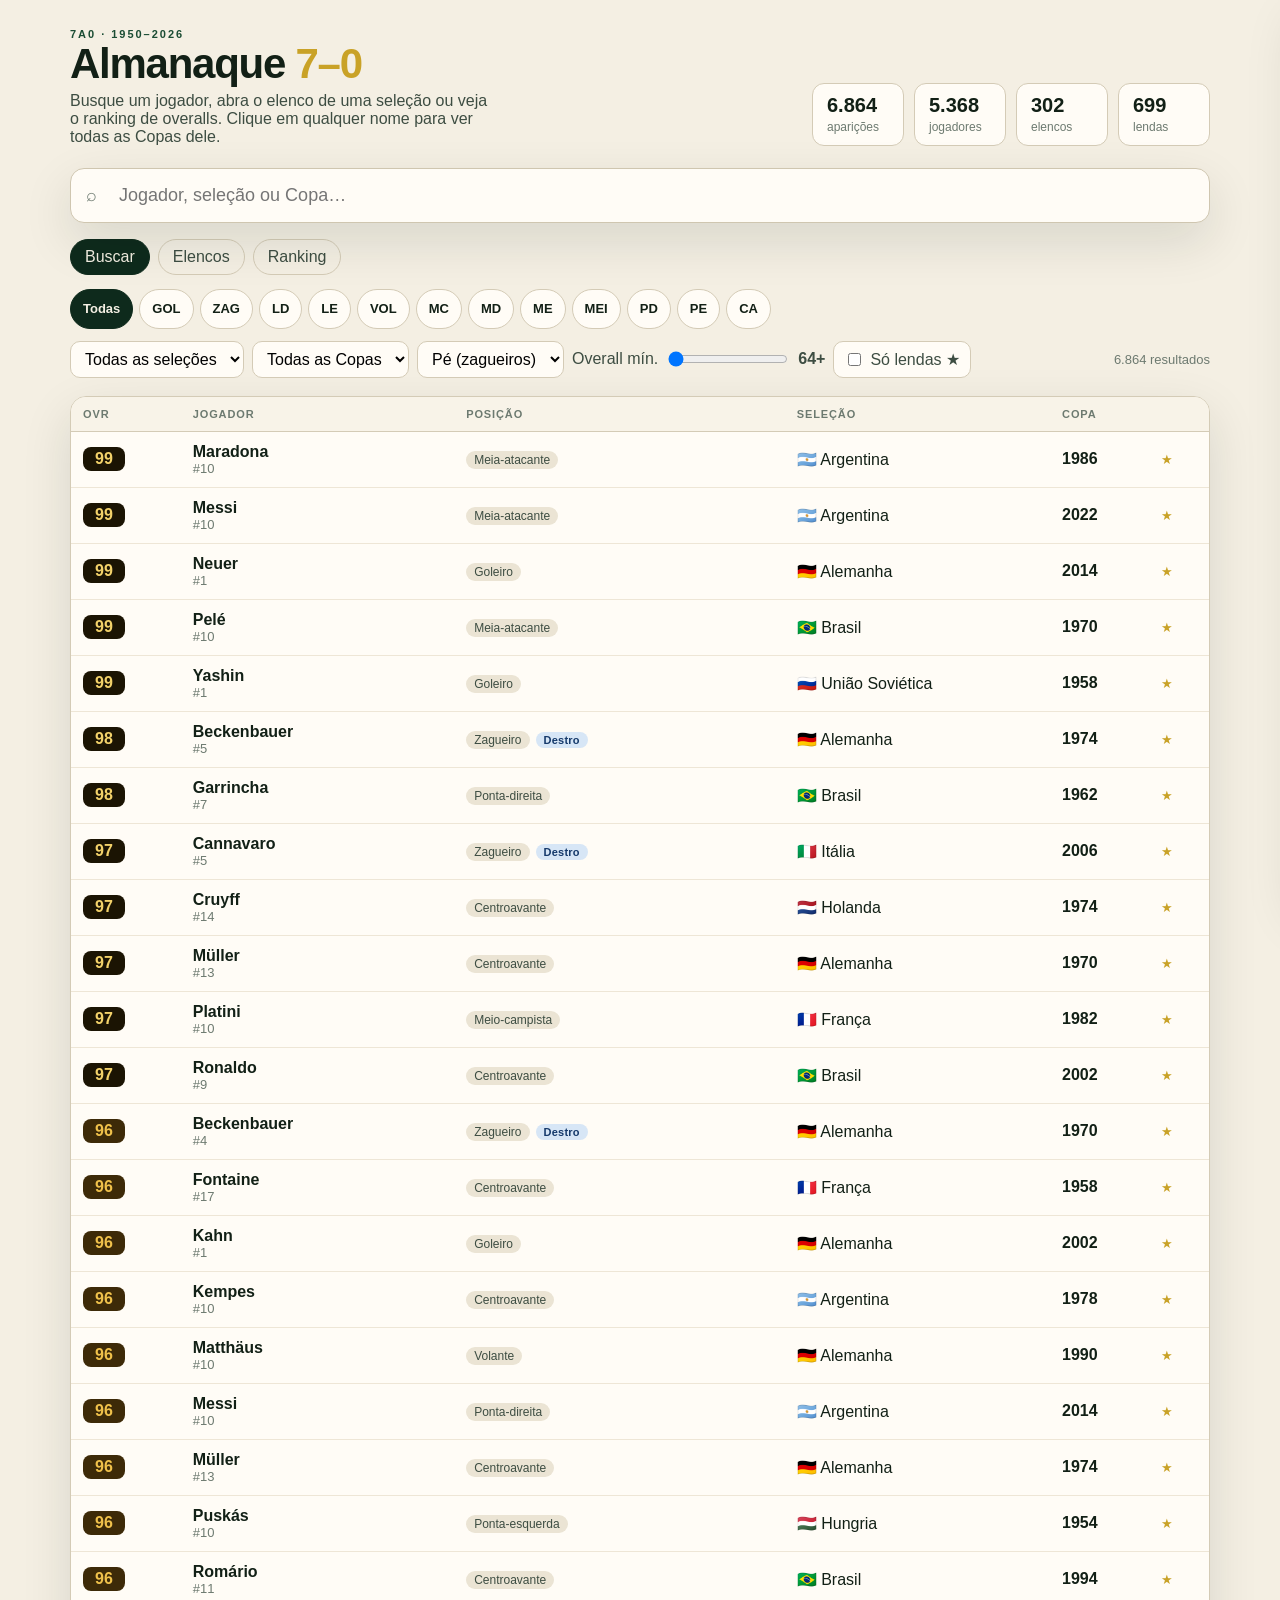
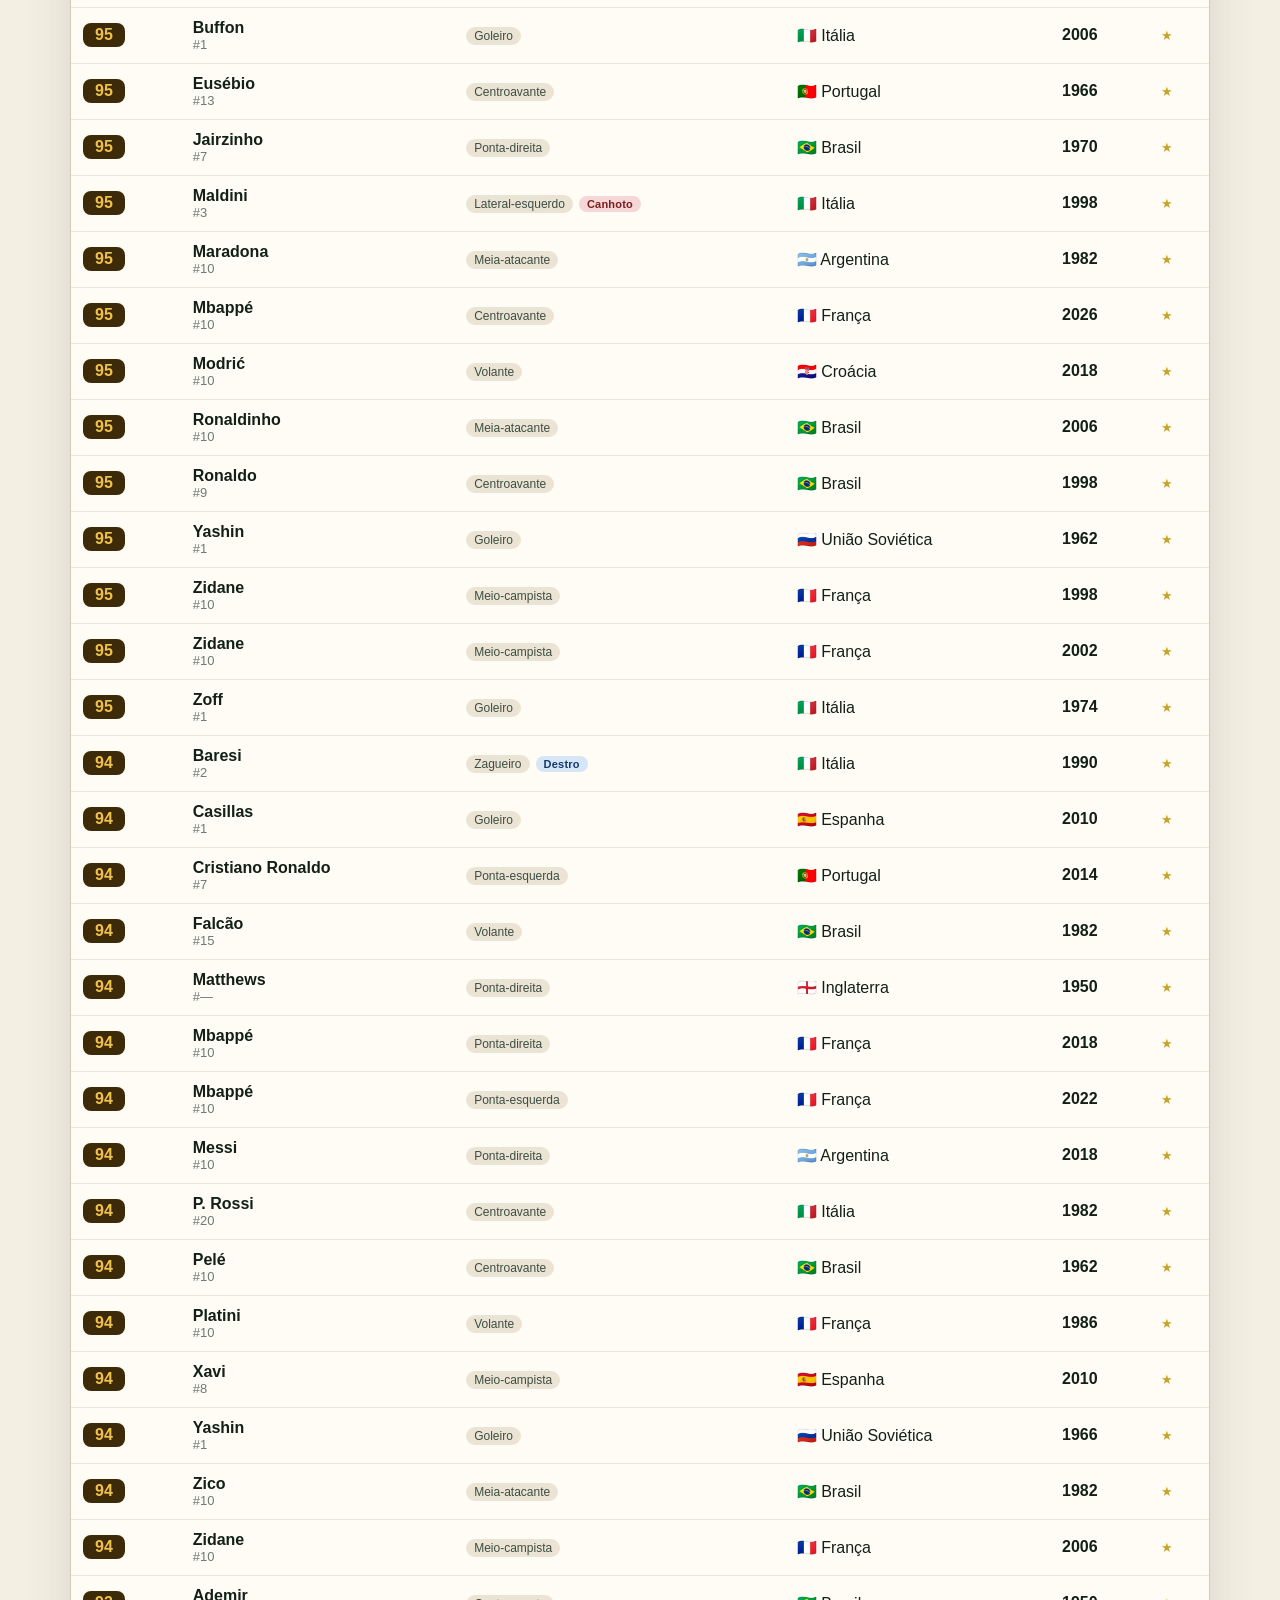
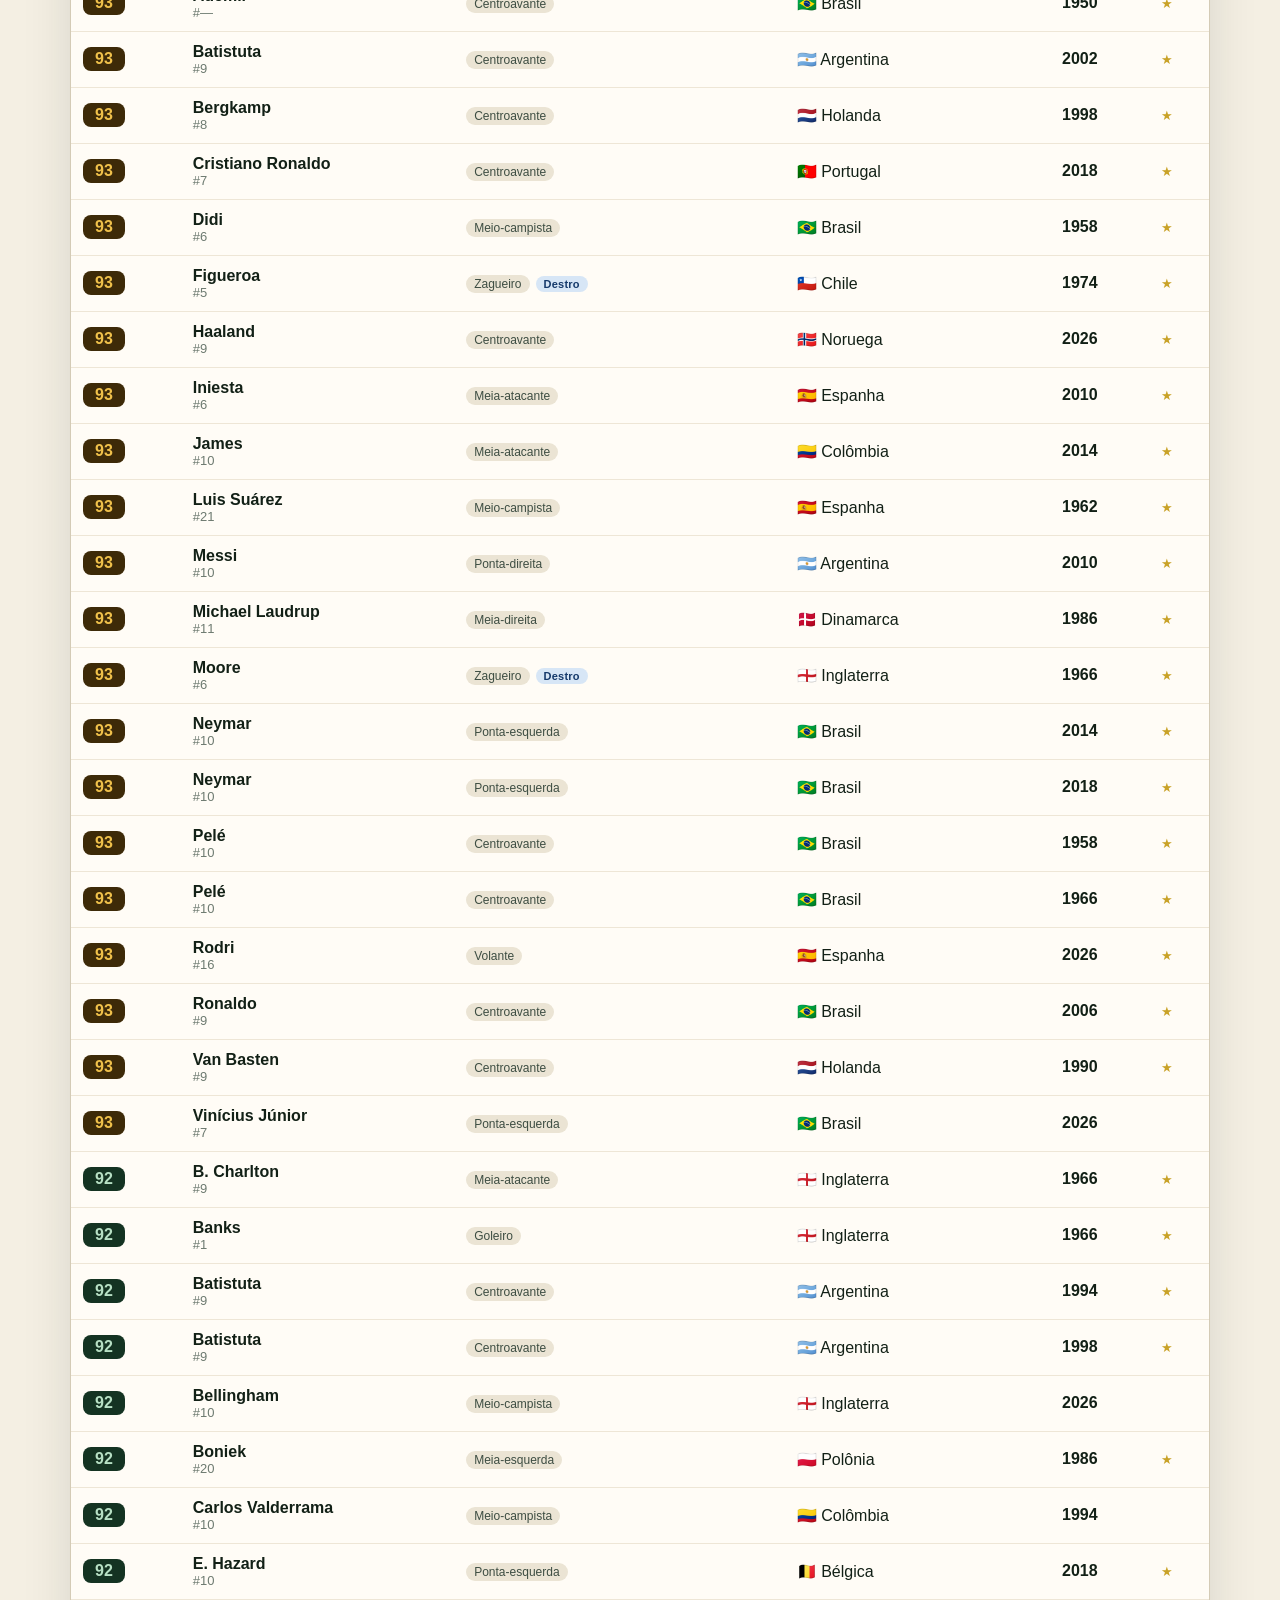
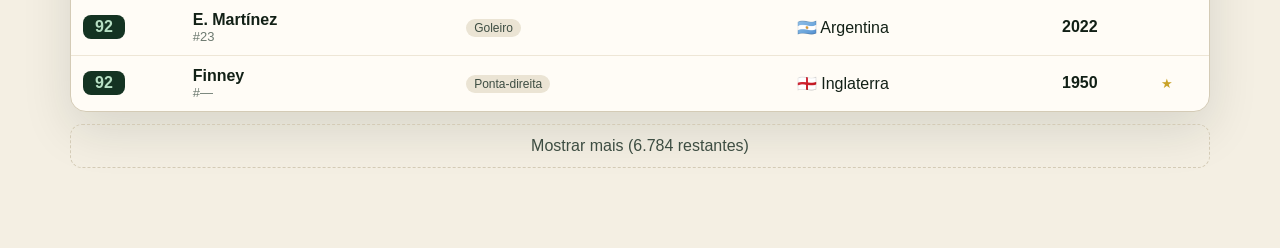
==== consultar.html @ 5d85a283 "Posicoes como botoes visiveis" ====
<!DOCTYPE html>
<html lang="pt-BR">
<head>
  <meta charset="utf-8" />
  <meta name="viewport" content="width=device-width, initial-scale=1, viewport-fit=cover" />
  <meta name="theme-color" content="#0e2a1c" />
  <meta name="apple-mobile-web-app-capable" content="yes" />
  <meta name="apple-mobile-web-app-status-bar-style" content="black-translucent" />
  <meta name="mobile-web-app-capable" content="yes" />
  <meta name="apple-mobile-web-app-title" content="Almanaque 7a0" />
  <title>Almanaque 7a0 — consultar overalls</title>
  <link rel="manifest" href="explorer/manifest.webmanifest" />
  <link rel="stylesheet" href="explorer/styles.css" />
</head>
<body>
  <div class="app">
    <header class="top">
      <div class="brand">
        <div class="eyebrow">7a0 · 1950–2026</div>
        <h1>Almanaque <span>7–0</span></h1>
        <p>Busque um jogador, abra o elenco de uma seleção ou veja o ranking de overalls. Clique em qualquer nome para ver todas as Copas dele.</p>
      </div>
      <div class="stats">
        <div class="stat"><b id="stat-players">—</b><span>aparições</span></div>
        <div class="stat"><b id="stat-unique">—</b><span>jogadores</span></div>
        <div class="stat"><b id="stat-squads">—</b><span>elencos</span></div>
        <div class="stat"><b id="stat-legends">—</b><span>lendas</span></div>
      </div>
    </header>

    <div class="chrome">
      <div class="search-wrap">
        <span class="lens" aria-hidden="true">⌕</span>
        <input id="q" type="search" enterkeyhint="search" placeholder="Jogador, seleção ou Copa…" />
      </div>

      <nav class="tabs" role="tablist">
        <button class="tab active" data-view="buscar">Buscar</button>
        <button class="tab" data-view="elencos">Elencos</button>
        <button class="tab" data-view="ranking">Ranking</button>
      </nav>

      <div class="pos-chips" id="pos-chips" hidden></div>

      <details class="filters-box" id="filters-box">
        <summary>Filtros</summary>
        <div class="filters" id="filters">
          <select id="f-team"><option value="">Todas as seleções</option></select>
          <select id="f-cup"><option value="">Todas as Copas</option></select>
          <select id="f-foot">
            <option value="">Pé (zagueiros)</option>
            <option value="destro">Destro</option>
            <option value="canhoto">Canhoto</option>
            <option value="ambos">Ambos</option>
          </select>
          <label class="ovr-range">Overall mín. <input id="f-ovr" type="range" min="64" max="99" value="64" /> <b id="f-ovr-label">64+</b></label>
          <label class="chk"><input id="f-legends" type="checkbox" /> Só lendas ★</label>
          <span class="count" id="count"></span>
        </div>
      </details>
    </div>

    <main id="main"></main>
  </div>

  <div class="drawer-bg" id="drawer-bg"></div>
  <aside class="drawer" id="drawer"></aside>

  <script src="explorer/data.js"></script>
  <script src="explorer/app.js"></script>
  <script>
    if ("serviceWorker" in navigator) {
      navigator.serviceWorker.register("./sw.js");
    }
  </script>
</body>
</html>
---- explorer/styles.css ----
:root {
  --paper: #f4efe3;
  --paper-2: #ebe4d4;
  --ink: #122016;
  --ink-soft: #3d4d42;
  --muted: #6d7a70;
  --line: #d4cbb6;
  --green: #1b4d34;
  --green-2: #0e2a1c;
  --gold: #c9a227;
  --gold-soft: #f3e4b0;
  --white: #fffcf6;
  --shadow: 0 18px 50px rgba(18, 32, 22, 0.12);
  --radius: 16px;
}

* { box-sizing: border-box; }
html, body { margin: 0; padding: 0; }
body {
  font-family: "Segoe UI", "Trebuchet MS", Georgia, sans-serif;
  background:
    radial-gradient(1200px 500px at 10% -10%, #e7d7a8 0%, transparent 50%),
    var(--paper);
  color: var(--ink);
  min-height: 100vh;
}

button, input, select { font: inherit; }
button { cursor: pointer; touch-action: manipulation; }
select, input[type="search"], input[type="text"] { font-size: 16px; }

.app { max-width: 1180px; margin: 0 auto; padding: 28px 20px 80px; }

.top {
  display: flex;
  justify-content: space-between;
  gap: 24px;
  align-items: flex-end;
  margin-bottom: 22px;
}
.brand .eyebrow {
  letter-spacing: 0.18em;
  text-transform: uppercase;
  font-size: 11px;
  color: var(--green);
  font-weight: 700;
}
.brand h1 {
  margin: 4px 0 0;
  font-size: 42px;
  line-height: 0.95;
  letter-spacing: -0.03em;
}
.brand h1 span { color: var(--gold); }
.brand p { margin: 8px 0 0; color: var(--ink-soft); max-width: 420px; }
.stats {
  display: flex;
  gap: 10px;
  flex-wrap: wrap;
  justify-content: flex-end;
}
.stat {
  background: var(--white);
  border: 1px solid var(--line);
  border-radius: 12px;
  padding: 10px 14px;
  min-width: 92px;
}
.stat b { display: block; font-size: 20px; }
.stat span { color: var(--muted); font-size: 12px; }

.search-wrap { position: relative; margin: 8px 0 16px; }
.search-wrap input {
  width: 100%;
  border: 1px solid #cfc6b0;
  background: var(--white);
  border-radius: 14px;
  padding: 16px 18px 16px 48px;
  font-size: 18px;
  outline: none;
  box-shadow: var(--shadow);
}
.search-wrap input:focus { border-color: var(--green); }
.search-wrap .lens {
  position: absolute;
  left: 16px;
  top: 50%;
  transform: translateY(-50%);
  color: var(--muted);
  font-size: 18px;
}

.tabs {
  display: flex;
  gap: 8px;
  margin-bottom: 14px;
}
.tab {
  border: 1px solid var(--line);
  background: transparent;
  border-radius: 999px;
  padding: 8px 14px;
  color: var(--ink-soft);
}
.tab.active {
  background: var(--green-2);
  color: #f4efe3;
  border-color: var(--green-2);
}

.pos-chips {
  display: flex;
  flex-wrap: wrap;
  gap: 6px;
  margin: 0 0 12px;
}
.pos-chips[hidden] { display: none !important; }
.pos-chip {
  border: 1px solid var(--line);
  background: var(--white);
  border-radius: 999px;
  padding: 8px 12px;
  color: var(--ink);
  font-weight: 700;
  font-size: 13px;
  min-height: 40px;
  touch-action: manipulation;
}
.pos-chip.active {
  background: var(--green-2);
  color: #f4efe3;
  border-color: var(--green-2);
}

.filters {
  display: flex;
  flex-wrap: wrap;
  gap: 8px;
  align-items: center;
  margin-bottom: 18px;
}
.filters select, .filters label.chk {
  background: var(--white);
  border: 1px solid var(--line);
  border-radius: 10px;
  padding: 8px 10px;
}
.filters label.chk {
  display: flex;
  gap: 6px;
  align-items: center;
  color: var(--ink-soft);
}
.ovr-range { display: flex; align-items: center; gap: 8px; color: var(--ink-soft); }
.ovr-range input[type="range"] { width: 120px; }
.count { margin-left: auto; color: var(--muted); font-size: 13px; }

.table-wrap {
  background: var(--white);
  border: 1px solid var(--line);
  border-radius: var(--radius);
  overflow: hidden;
  box-shadow: var(--shadow);
}
table { width: 100%; border-collapse: collapse; }
th, td { padding: 11px 12px; text-align: left; }
th {
  font-size: 11px;
  letter-spacing: 0.08em;
  text-transform: uppercase;
  color: var(--muted);
  background: #f8f3e8;
  border-bottom: 1px solid var(--line);
  position: sticky;
  top: 0;
}
tr { cursor: pointer; }
tbody tr + tr td { border-top: 1px solid #eee6d6; }
tbody tr:hover { background: #fff8e6; }
.num { font-variant-numeric: tabular-nums; font-weight: 700; }
.ovr {
  display: inline-flex;
  min-width: 42px;
  justify-content: center;
  border-radius: 8px;
  padding: 3px 8px;
  font-weight: 800;
}
.ovr-99, .ovr-98, .ovr-97 { background: #1b1403; color: #f3d26a; }
.ovr-96, .ovr-95, .ovr-94, .ovr-93 { background: #3d2a08; color: #f0c14b; }
.ovr-92, .ovr-91, .ovr-90, .ovr-89, .ovr-88 { background: #143322; color: #b7e0c4; }
.ovr-87, .ovr-86, .ovr-85, .ovr-84, .ovr-83, .ovr-82, .ovr-81, .ovr-80 { background: #e8f0ea; color: #1b4d34; }
.ovr-low { background: #f0ece3; color: #5c665f; }
.star { color: var(--gold); font-size: 13px; }
.name { font-weight: 700; }
.meta { color: var(--muted); font-size: 13px; }
.pos-pill {
  display: inline-block;
  background: var(--paper-2);
  border-radius: 999px;
  padding: 2px 8px;
  font-size: 12px;
  color: var(--ink-soft);
}
.foot-pill {
  display: inline-block;
  border-radius: 999px;
  padding: 2px 8px;
  font-size: 11px;
  font-weight: 700;
  letter-spacing: 0.02em;
  margin-left: 6px;
  white-space: nowrap;
}
.foot-destro { background: #d7e6f6; color: #163a6b; }
.foot-canhoto { background: #f6d7d7; color: #7a1d1d; }
.foot-ambos { background: #e7e3f4; color: #3d2f6b; }

.grid {
  display: grid;
  grid-template-columns: repeat(auto-fill, minmax(210px, 1fr));
  gap: 10px;
}
.card {
  background: var(--white);
  border: 1px solid var(--line);
  border-radius: 14px;
  padding: 14px;
  cursor: pointer;
  text-align: left;
}
.card:hover { border-color: #b9ae93; transform: translateY(-1px); }
.card .flag { font-size: 22px; }
.card h3 { margin: 6px 0 2px; font-size: 18px; }
.card .sub { color: var(--muted); font-size: 13px; }
.cup-row {
  display: flex;
  justify-content: space-between;
  align-items: center;
  gap: 10px;
}
.back {
  border: 0;
  background: none;
  color: var(--green);
  padding: 0 0 12px;
  font-weight: 700;
}

.squad-head {
  display: flex;
  justify-content: space-between;
  align-items: flex-end;
  margin-bottom: 16px;
}
.squad-head h2 { margin: 0; font-size: 32px; }
.line { margin-bottom: 22px; }
.line h3 {
  margin: 0 0 8px;
  font-size: 12px;
  letter-spacing: 0.12em;
  text-transform: uppercase;
  color: var(--muted);
}
.player-row {
  display: grid;
  grid-template-columns: 52px 48px 1fr auto;
  gap: 10px;
  align-items: center;
  background: var(--white);
  border: 1px solid var(--line);
  border-radius: 12px;
  padding: 8px 12px;
  margin-bottom: 6px;
  cursor: pointer;
}
.player-row:hover { background: #fff8e6; }

.more {
  display: block;
  width: 100%;
  margin-top: 12px;
  border: 1px dashed var(--line);
  background: transparent;
  border-radius: 12px;
  padding: 12px;
  color: var(--ink-soft);
}

.drawer-bg {
  position: fixed;
  inset: 0;
  background: rgba(18, 32, 22, 0.35);
  display: none;
}
.drawer-bg.open { display: block; }
.drawer {
  position: fixed;
  top: 0;
  right: 0;
  height: 100%;
  width: min(420px, 100%);
  background: var(--paper);
  border-left: 1px solid var(--line);
  box-shadow: var(--shadow);
  padding: 24px;
  overflow: auto;
  overscroll-behavior: contain;
  -webkit-overflow-scrolling: touch;
  transform: translateX(104%);
  transition: transform .2s ease;
}
.drawer.open { transform: none; }
.drawer h2 { margin: 8px 0 4px; font-size: 32px; }
.career { margin-top: 16px; }
.career-item {
  display: grid;
  grid-template-columns: 64px 1fr auto;
  gap: 10px;
  align-items: center;
  padding: 10px 0;
  border-top: 1px solid var(--line);
}
.close {
  border: 0;
  background: var(--paper-2);
  border-radius: 999px;
  padding: 6px 12px;
  float: right;
}

.empty {
  padding: 40px 16px;
  text-align: center;
  color: var(--muted);
}

.filters-box {
  margin-bottom: 18px;
}
.filters-box > summary {
  display: none;
  list-style: none;
}
.filters-box > summary::-webkit-details-marker { display: none; }

@media (max-width: 720px) {
  .app {
    padding: 14px 14px calc(28px + env(safe-area-inset-bottom, 0px));
  }
  .top {
    flex-direction: column;
    align-items: flex-start;
    gap: 12px;
    margin-bottom: 14px;
  }
  .brand h1 { font-size: 30px; }
  .brand p { display: none; }
  .stats {
    width: 100%;
    display: grid;
    grid-template-columns: repeat(4, 1fr);
    gap: 6px;
    justify-content: stretch;
  }
  .stat {
    min-width: 0;
    padding: 8px 6px;
    text-align: center;
  }
  .stat b { font-size: 15px; }
  .stat span { font-size: 10px; }

  .chrome {
    position: sticky;
    top: 0;
    z-index: 20;
    background: var(--paper);
    margin: 0 -14px;
    padding: 8px 14px 10px;
    border-bottom: 1px solid var(--line);
  }
  .search-wrap { margin: 0 0 10px; }
  .search-wrap input {
    padding: 14px 14px 14px 44px;
    font-size: 16px;
    box-shadow: none;
  }
  .tabs {
    width: 100%;
    gap: 6px;
    margin-bottom: 8px;
  }
  .tab {
    flex: 1;
    min-height: 44px;
    padding: 10px 8px;
  }
  .pos-chips {
    flex-wrap: nowrap;
    overflow-x: auto;
    -webkit-overflow-scrolling: touch;
    margin: 0 -14px 10px;
    padding: 2px 14px 8px;
  }
  .pos-chip {
    flex: 0 0 auto;
    min-height: 44px;
    padding: 10px 14px;
    font-size: 14px;
  }

  .filters-box {
    margin-bottom: 0;
  }
  .filters-box > summary {
    display: flex;
    align-items: center;
    justify-content: space-between;
    min-height: 40px;
    padding: 6px 2px;
    color: var(--green);
    font-weight: 700;
    cursor: pointer;
  }
  .filters-box > summary::after {
    content: "▾";
    font-weight: 400;
  }
  .filters-box[open] > summary::after { content: "▴"; }
  .filters {
    padding-bottom: 8px;
  }
  .filters select,
  .filters label.chk,
  .filters label.ovr-range {
    flex: 1 1 calc(50% - 8px);
    min-height: 44px;
    min-width: 0;
    font-size: 16px;
  }
  .ovr-range { width: 100%; flex-basis: 100%; }
  .ovr-range input[type="range"] { flex: 1; width: auto; }
  .count { margin-left: 0; width: 100%; }
  .hide-sm { display: none; }

  .table-wrap {
    background: transparent;
    border: 0;
    box-shadow: none;
    overflow: visible;
  }
  .tbl thead { display: none; }
  .tbl, .tbl tbody { display: block; width: 100%; }
  .tbl tbody tr {
    display: grid;
    gap: 2px 10px;
    align-items: center;
    background: var(--white);
    border: 1px solid var(--line);
    border-radius: 14px;
    padding: 10px 12px;
    margin-bottom: 8px;
    min-height: 56px;
  }
  .tbl td {
    padding: 0;
    border: 0 !important;
  }
  .tbl-search tbody tr { grid-template-columns: 52px 1fr auto; }
  .tbl-search td:nth-child(1) { grid-column: 1; grid-row: 1 / span 3; }
  .tbl-search td:nth-child(2) { grid-column: 2; grid-row: 1; }
  .tbl-search td:nth-child(3) { grid-column: 2; grid-row: 2; }
  .tbl-search td:nth-child(4) { grid-column: 2; grid-row: 3; font-size: 13px; color: var(--muted); }
  .tbl-search td:nth-child(5) { display: none; }
  .tbl-search td:nth-child(6) { grid-column: 3; grid-row: 1; }

  .tbl-rank tbody tr { grid-template-columns: 28px 52px 1fr auto; }
  .tbl-rank td:nth-child(1) { grid-column: 1; grid-row: 1 / span 2; }
  .tbl-rank td:nth-child(2) { grid-column: 2; grid-row: 1 / span 2; }
  .tbl-rank td:nth-child(3) { grid-column: 3; grid-row: 1; }
  .tbl-rank td:nth-child(4) { grid-column: 3; grid-row: 2; }
  .tbl-rank td:nth-child(5) { grid-column: 4; grid-row: 1; }

  .grid { grid-template-columns: 1fr 1fr; gap: 8px; }
  .card { min-height: 88px; padding: 12px; }
  .card h3 { font-size: 16px; }
  .squad-head { align-items: flex-start; }
  .squad-head h2 { font-size: 24px; }
  .back { min-height: 44px; padding: 8px 0 12px; }

  .player-row {
    grid-template-columns: 48px 1fr auto;
    padding: 10px;
    min-height: 56px;
  }
  .player-row > .meta:nth-child(2) { display: none; }
  .player-row > span:last-child {
    display: flex;
    flex-direction: column;
    align-items: flex-end;
    gap: 4px;
  }
  .foot-pill { margin-left: 0; }

  .drawer-bg.open { display: block; }
  .drawer {
    top: auto;
    bottom: 0;
    left: 0;
    right: 0;
    width: 100%;
    height: 88vh;
    height: min(88dvh, 100%);
    border-left: 0;
    border-top: 1px solid var(--line);
    border-radius: 20px 20px 0 0;
    transform: translateY(110%);
    padding: 16px 16px calc(20px + env(safe-area-inset-bottom, 0px));
  }
  .drawer.open { transform: none; }
  .drawer h2 { font-size: 26px; }
  .close {
    float: none;
    min-height: 40px;
    padding: 8px 16px;
  }
  .career-item { grid-template-columns: 52px 1fr auto; }

  .more { min-height: 48px; }
}
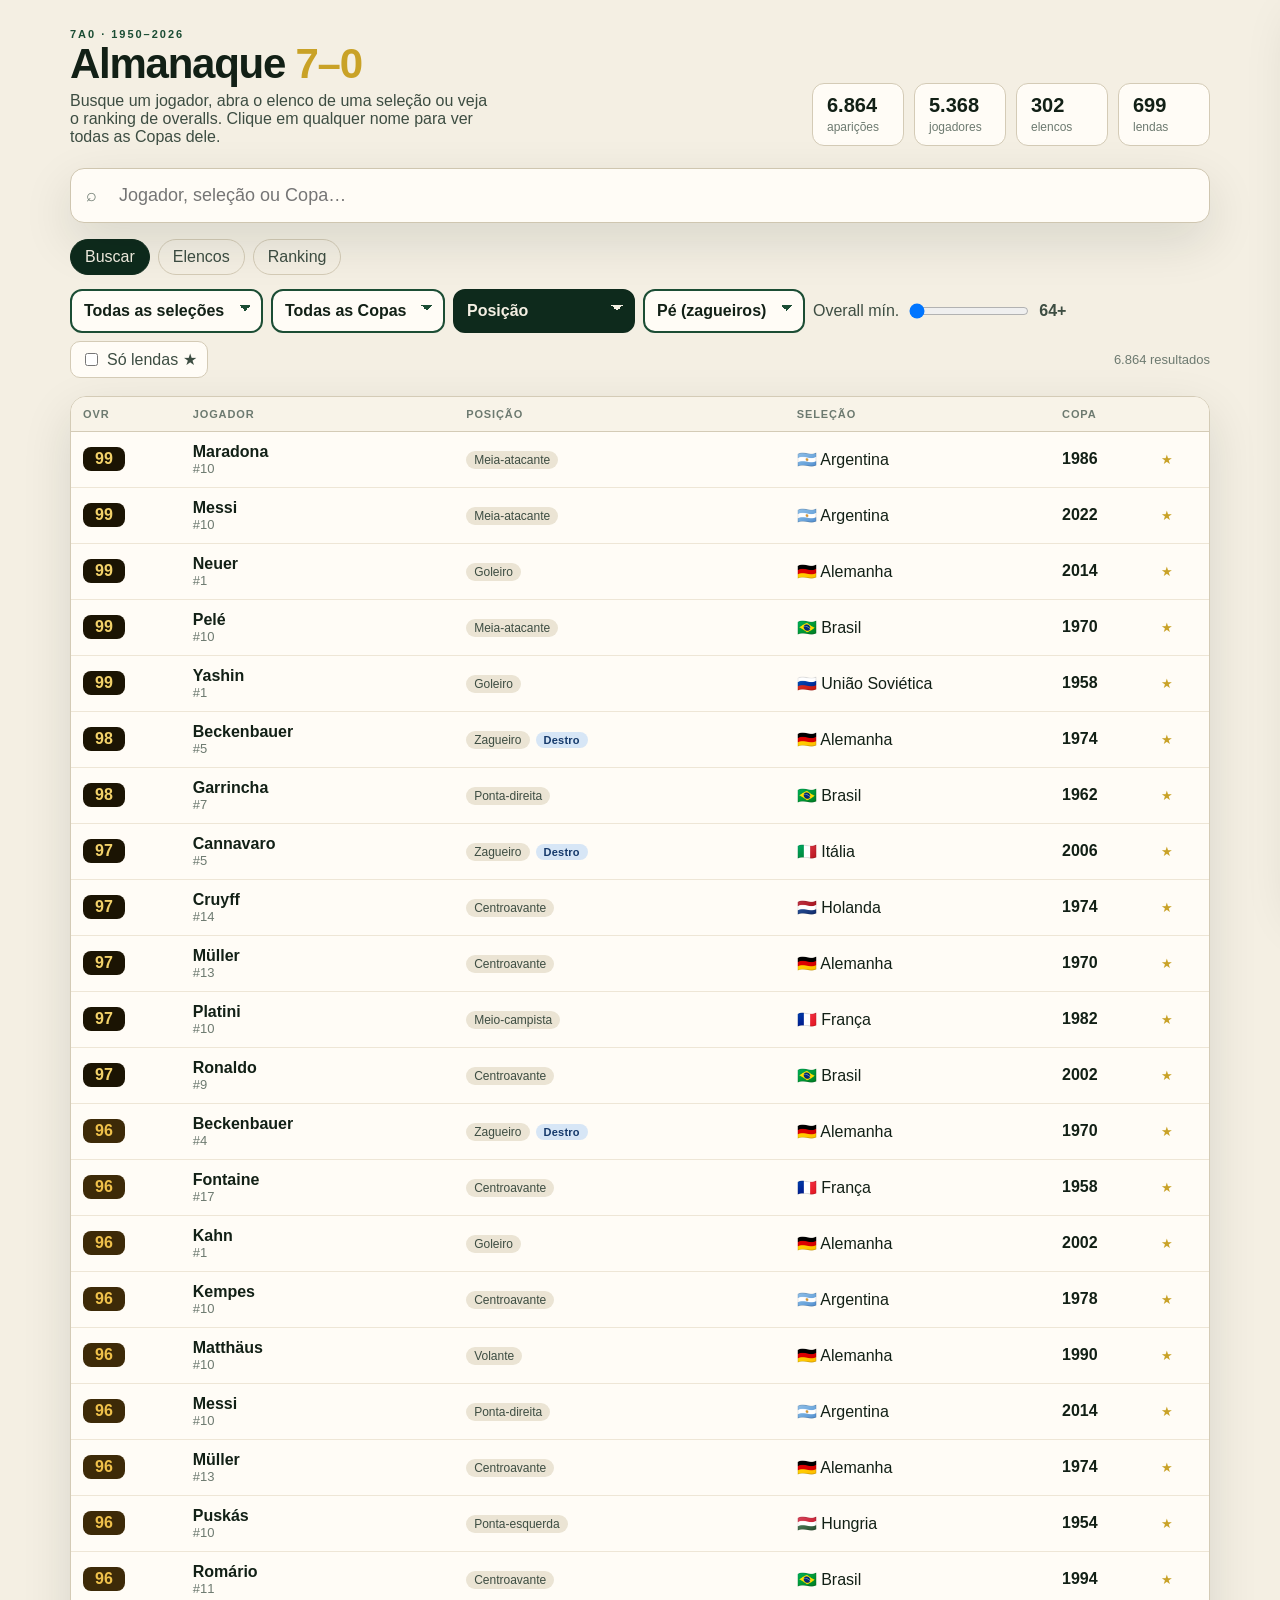
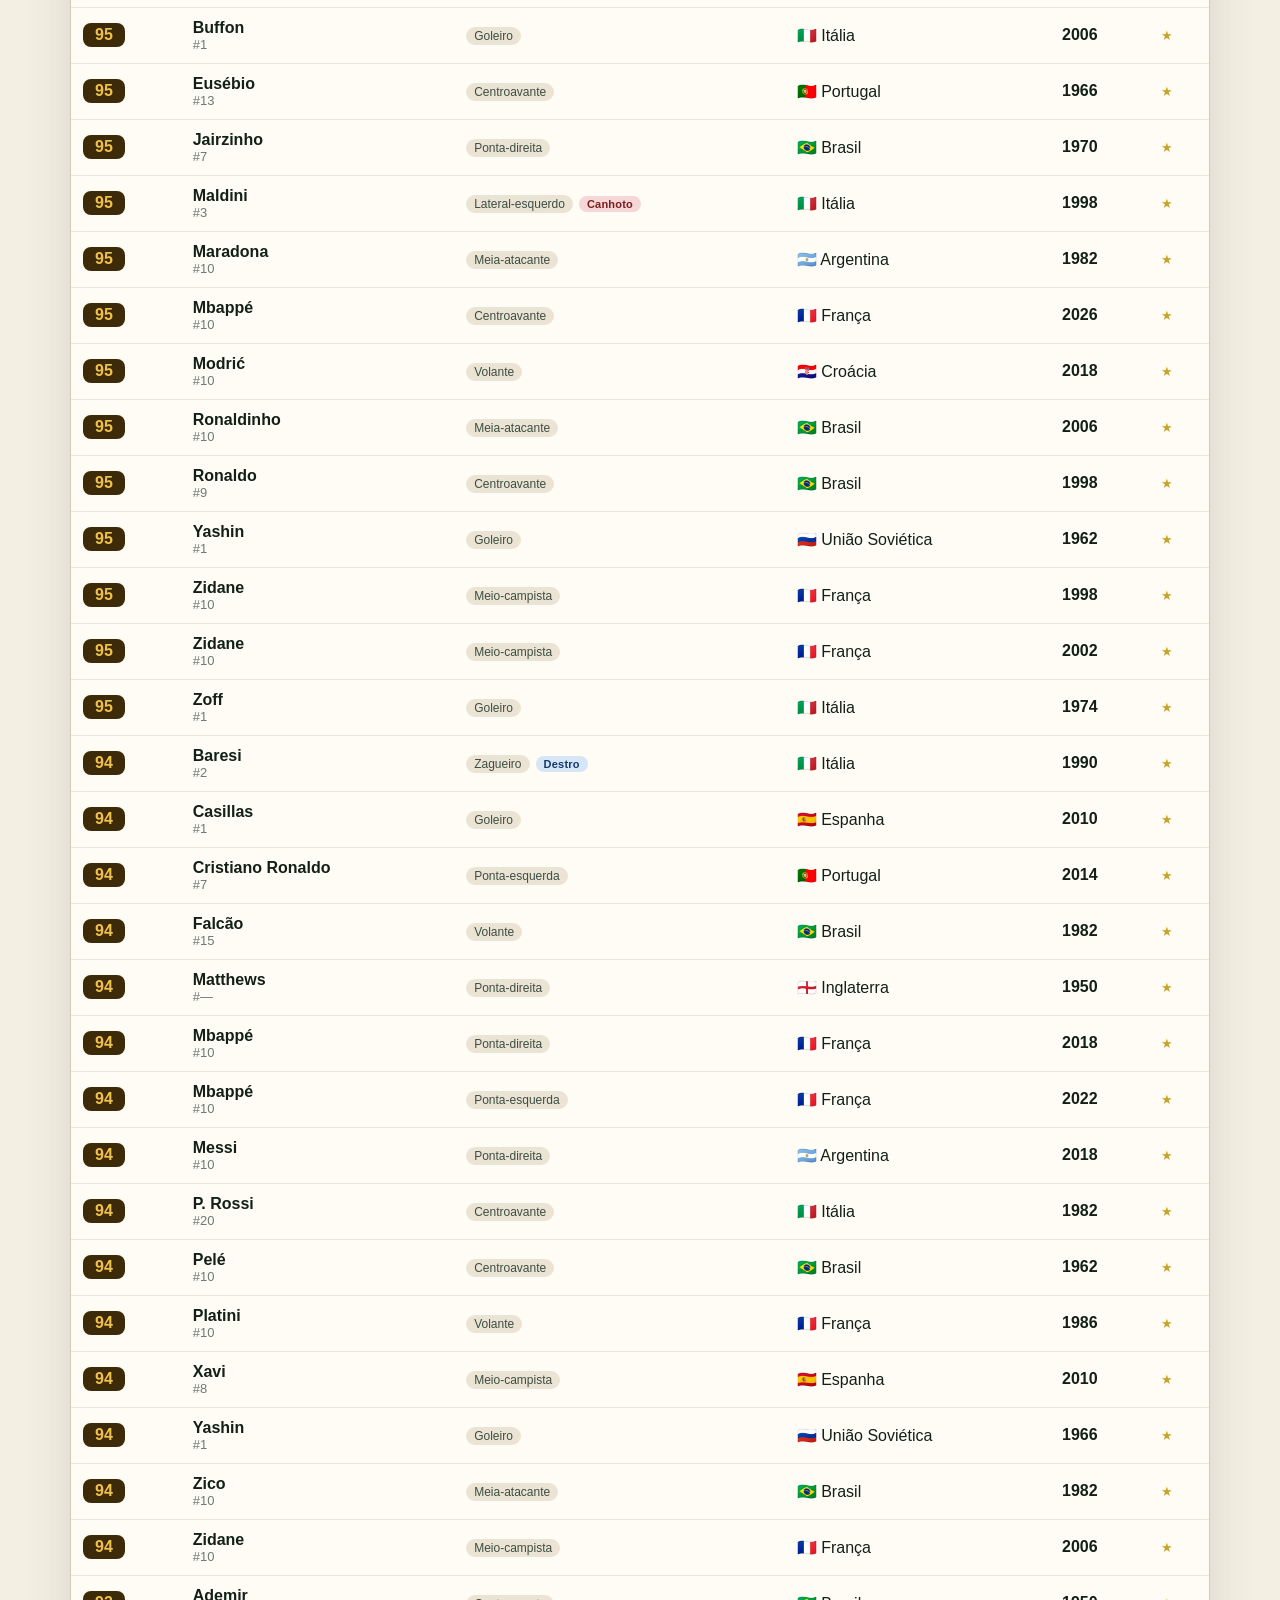
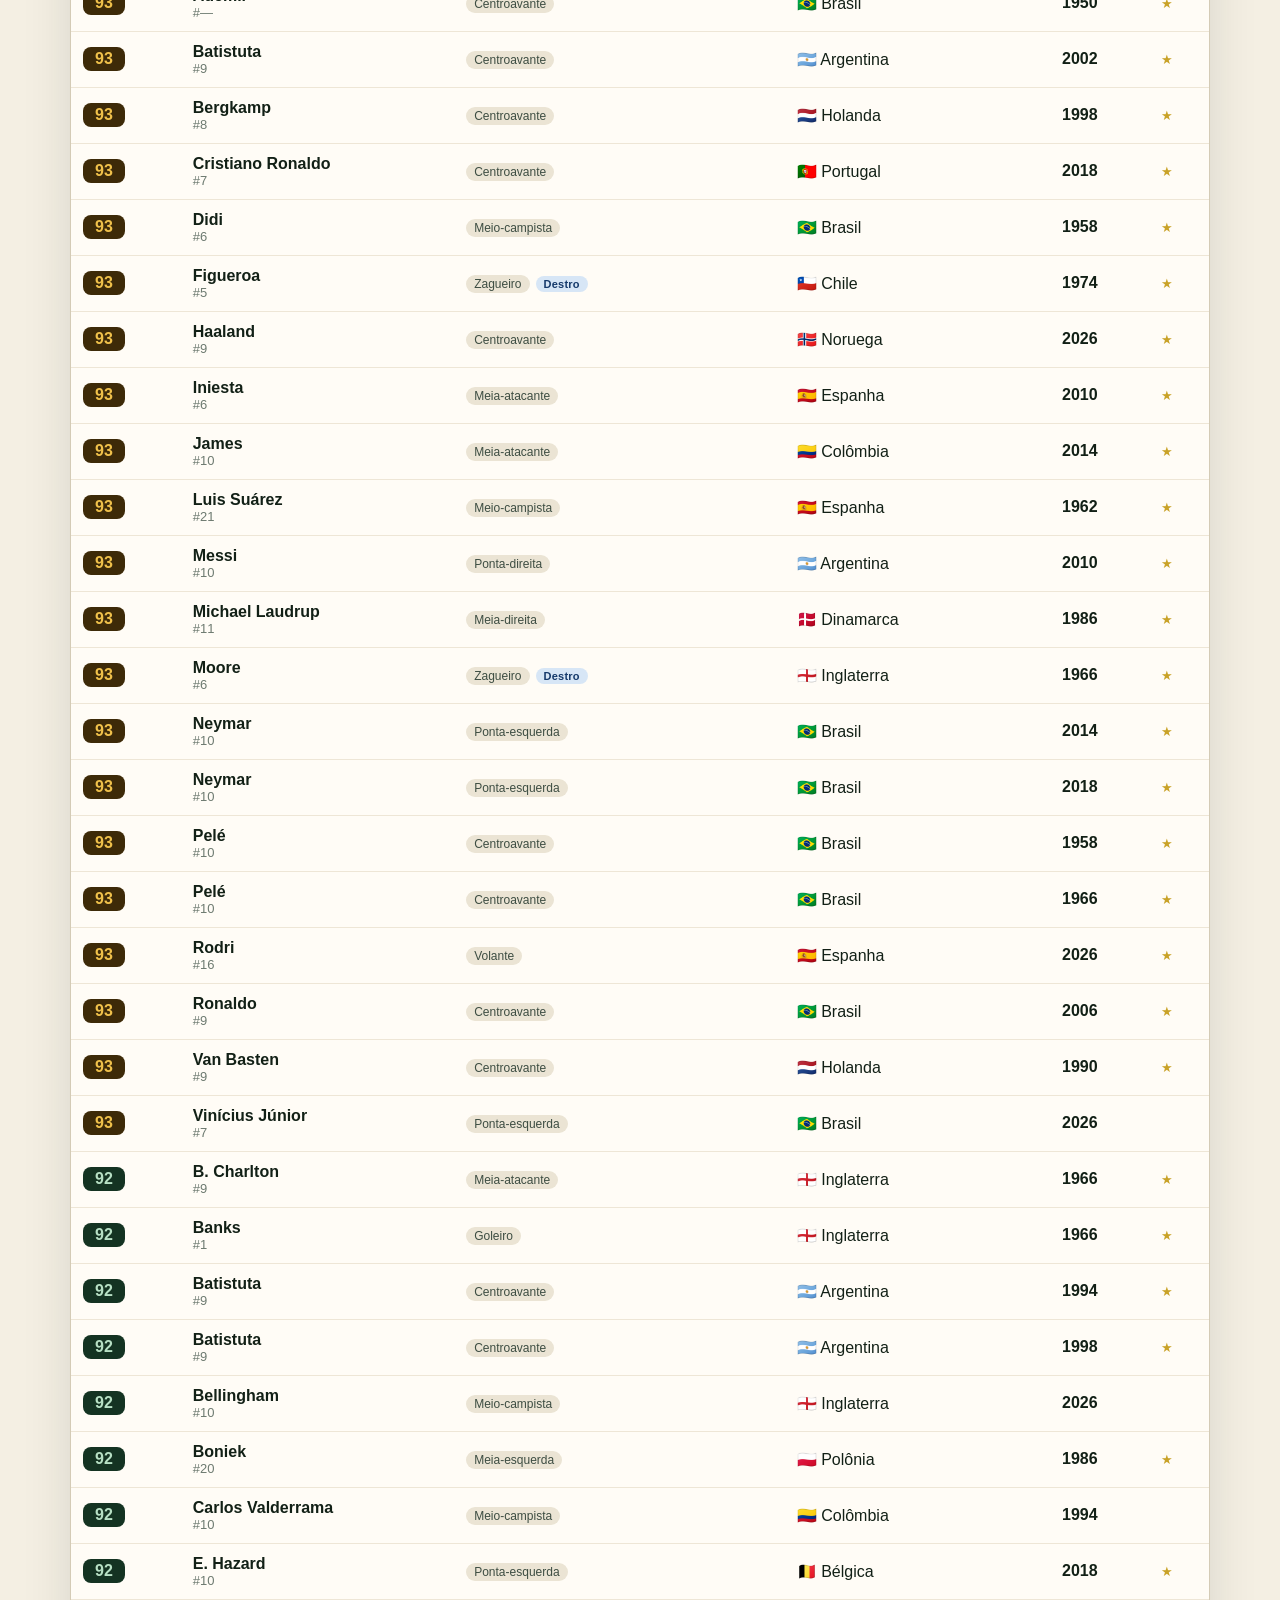
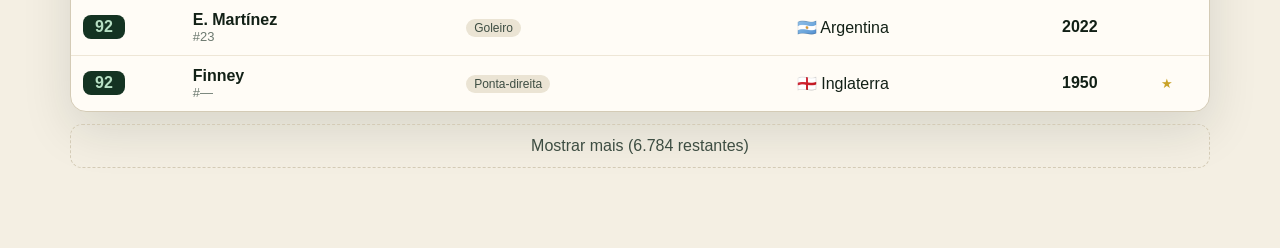
==== commit 0159130b: "Restaura filtros; posicao como botao no select" ====
--- a/consultar.html
+++ b/consultar.html
@@ -40,13 +40,12 @@
         <button class="tab" data-view="ranking">Ranking</button>
       </nav>
 
-      <div class="pos-chips" id="pos-chips" hidden></div>
-
       <details class="filters-box" id="filters-box">
         <summary>Filtros</summary>
         <div class="filters" id="filters">
           <select id="f-team"><option value="">Todas as seleções</option></select>
           <select id="f-cup"><option value="">Todas as Copas</option></select>
+          <select id="f-pos"><option value="">Posição</option></select>
           <select id="f-foot">
             <option value="">Pé (zagueiros)</option>
             <option value="destro">Destro</option>
--- a/explorer/styles.css
+++ b/explorer/styles.css
@@ -108,30 +108,6 @@
   border-color: var(--green-2);
 }
 
-.pos-chips {
-  display: flex;
-  flex-wrap: wrap;
-  gap: 6px;
-  margin: 0 0 12px;
-}
-.pos-chips[hidden] { display: none !important; }
-.pos-chip {
-  border: 1px solid var(--line);
-  background: var(--white);
-  border-radius: 999px;
-  padding: 8px 12px;
-  color: var(--ink);
-  font-weight: 700;
-  font-size: 13px;
-  min-height: 40px;
-  touch-action: manipulation;
-}
-.pos-chip.active {
-  background: var(--green-2);
-  color: #f4efe3;
-  border-color: var(--green-2);
-}
-
 .filters {
   display: flex;
   flex-wrap: wrap;
@@ -139,16 +115,41 @@
   align-items: center;
   margin-bottom: 18px;
 }
-.filters select, .filters label.chk {
+.filters select {
+  appearance: none;
+  -webkit-appearance: none;
+  background: var(--white);
+  border: 2px solid var(--green);
+  border-radius: 12px;
+  padding: 10px 36px 10px 12px;
+  min-height: 44px;
+  font-weight: 700;
+  color: var(--ink);
+  background-image:
+    linear-gradient(45deg, transparent 50%, var(--green) 50%),
+    linear-gradient(135deg, var(--green) 50%, transparent 50%);
+  background-position:
+    calc(100% - 16px) calc(50% - 3px),
+    calc(100% - 10px) calc(50% - 3px);
+  background-size: 6px 6px, 6px 6px;
+  background-repeat: no-repeat;
+}
+.filters select#f-pos {
+  background-color: var(--green-2);
+  color: #f4efe3;
+  border-color: var(--green-2);
+  background-image:
+    linear-gradient(45deg, transparent 50%, #f4efe3 50%),
+    linear-gradient(135deg, #f4efe3 50%, transparent 50%);
+}
+.filters label.chk {
+  display: flex;
+  gap: 6px;
+  align-items: center;
   background: var(--white);
   border: 1px solid var(--line);
   border-radius: 10px;
   padding: 8px 10px;
-}
-.filters label.chk {
-  display: flex;
-  gap: 6px;
-  align-items: center;
   color: var(--ink-soft);
 }
 .ovr-range { display: flex; align-items: center; gap: 8px; color: var(--ink-soft); }
@@ -396,19 +397,6 @@
     min-height: 44px;
     padding: 10px 8px;
   }
-  .pos-chips {
-    flex-wrap: nowrap;
-    overflow-x: auto;
-    -webkit-overflow-scrolling: touch;
-    margin: 0 -14px 10px;
-    padding: 2px 14px 8px;
-  }
-  .pos-chip {
-    flex: 0 0 auto;
-    min-height: 44px;
-    padding: 10px 14px;
-    font-size: 14px;
-  }
 
   .filters-box {
     margin-bottom: 0;
@@ -417,11 +405,15 @@
     display: flex;
     align-items: center;
     justify-content: space-between;
-    min-height: 40px;
-    padding: 6px 2px;
-    color: var(--green);
+    min-height: 44px;
+    margin-top: 4px;
+    padding: 10px 14px;
+    color: var(--green-2);
     font-weight: 700;
     cursor: pointer;
+    background: var(--white);
+    border: 2px solid var(--green);
+    border-radius: 12px;
   }
   .filters-box > summary::after {
     content: "▾";
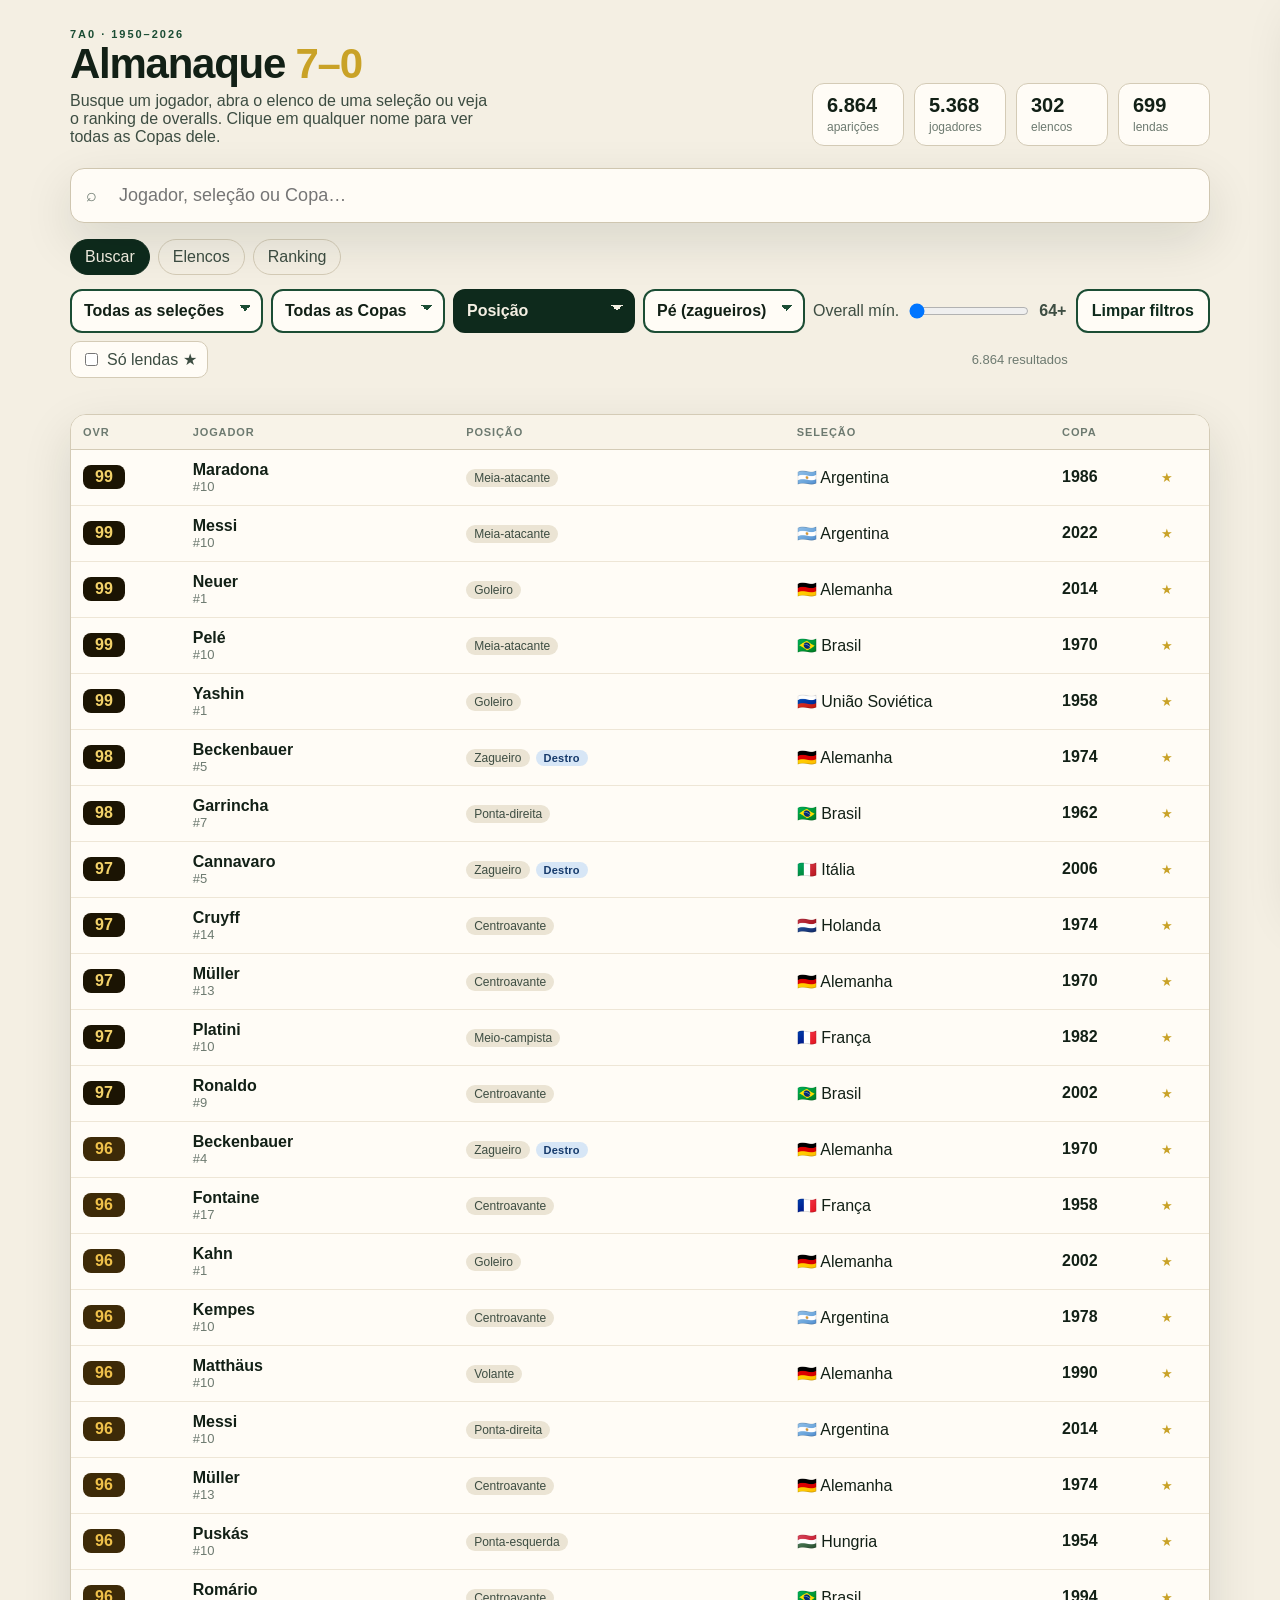
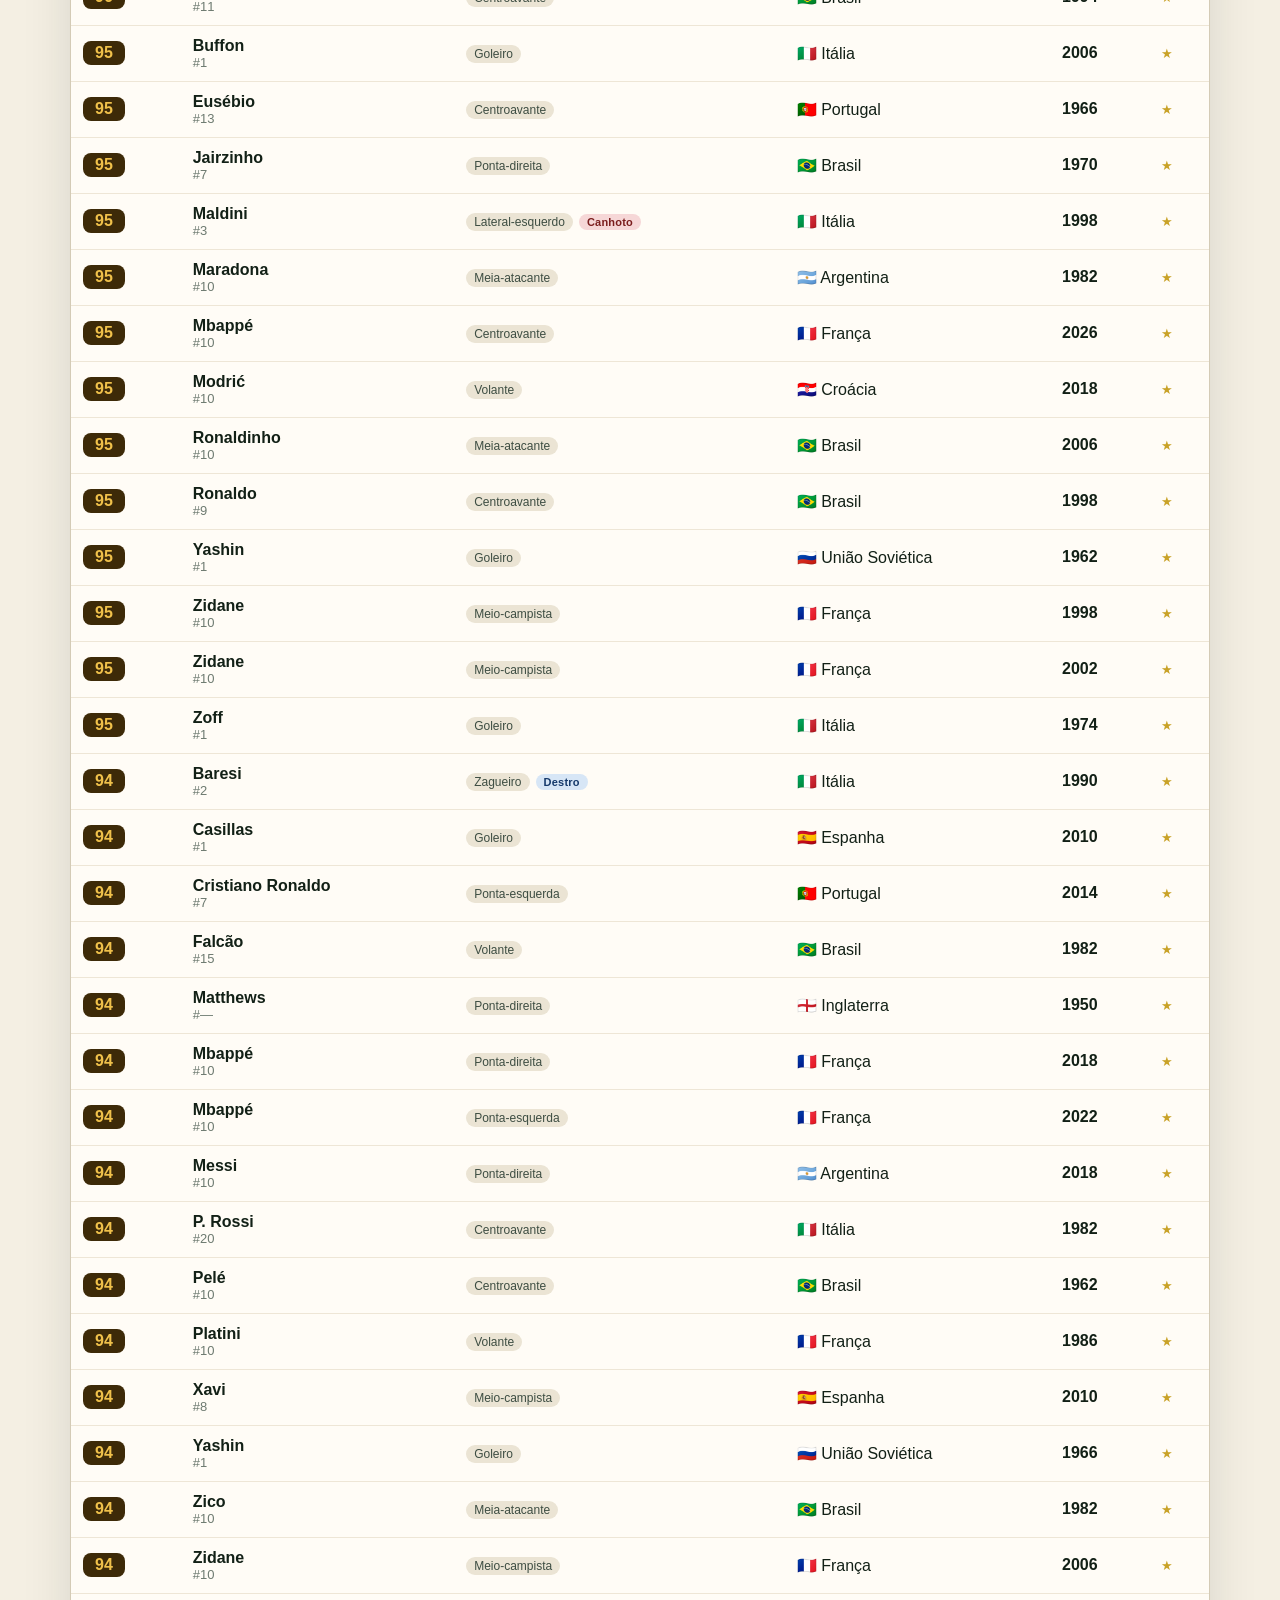
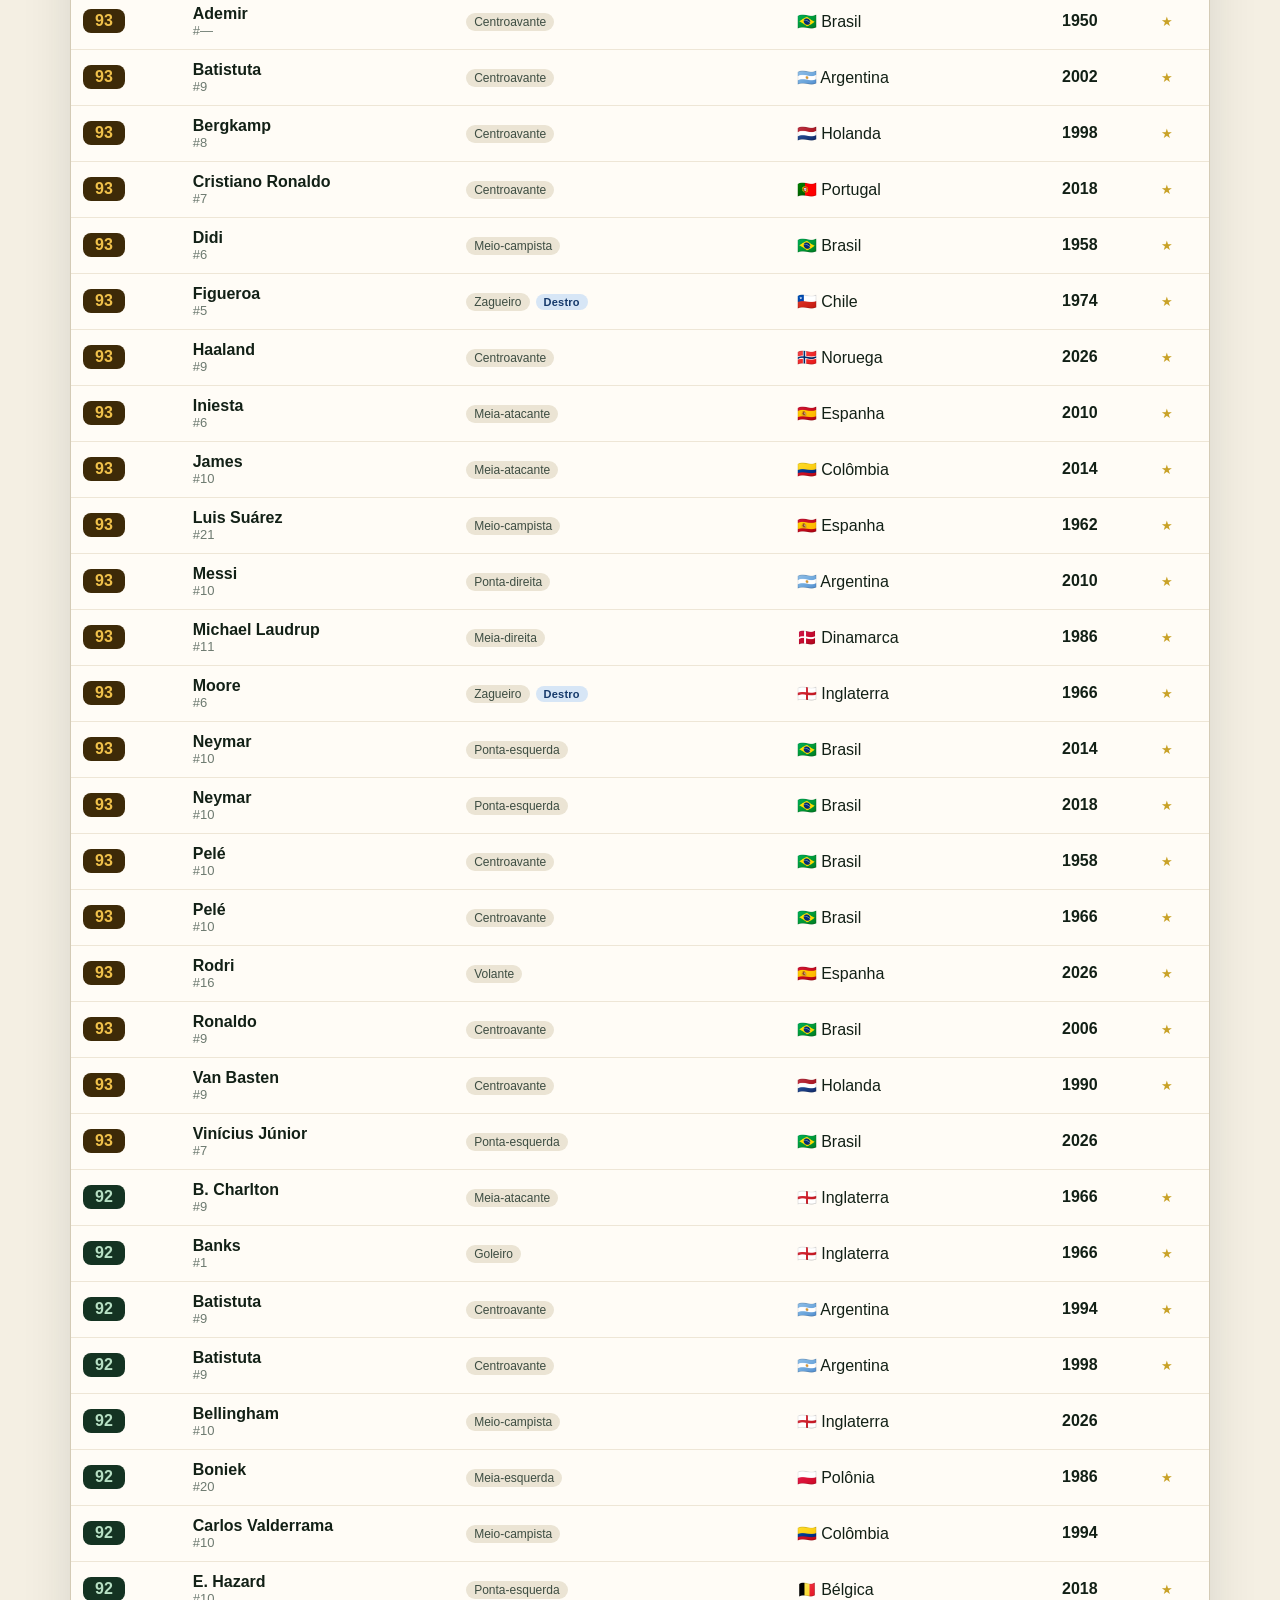
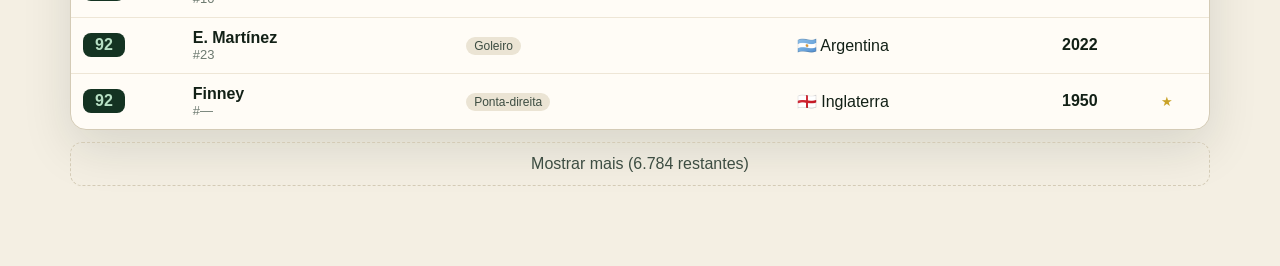
==== commit 04540e90: "Botao limpar filtros no PC e no celular" ====
--- a/consultar.html
+++ b/consultar.html
@@ -40,23 +40,26 @@
         <button class="tab" data-view="ranking">Ranking</button>
       </nav>
 
-      <details class="filters-box" id="filters-box">
-        <summary>Filtros</summary>
-        <div class="filters" id="filters">
-          <select id="f-team"><option value="">Todas as seleções</option></select>
-          <select id="f-cup"><option value="">Todas as Copas</option></select>
-          <select id="f-pos"><option value="">Posição</option></select>
-          <select id="f-foot">
-            <option value="">Pé (zagueiros)</option>
-            <option value="destro">Destro</option>
-            <option value="canhoto">Canhoto</option>
-            <option value="ambos">Ambos</option>
-          </select>
-          <label class="ovr-range">Overall mín. <input id="f-ovr" type="range" min="64" max="99" value="64" /> <b id="f-ovr-label">64+</b></label>
-          <label class="chk"><input id="f-legends" type="checkbox" /> Só lendas ★</label>
-          <span class="count" id="count"></span>
-        </div>
-      </details>
+      <div class="filters-toolbar" id="filters-toolbar">
+        <details class="filters-box" id="filters-box">
+          <summary>Filtros</summary>
+          <div class="filters" id="filters">
+            <select id="f-team"><option value="">Todas as seleções</option></select>
+            <select id="f-cup"><option value="">Todas as Copas</option></select>
+            <select id="f-pos"><option value="">Posição</option></select>
+            <select id="f-foot">
+              <option value="">Pé (zagueiros)</option>
+              <option value="destro">Destro</option>
+              <option value="canhoto">Canhoto</option>
+              <option value="ambos">Ambos</option>
+            </select>
+            <label class="ovr-range">Overall mín. <input id="f-ovr" type="range" min="64" max="99" value="64" /> <b id="f-ovr-label">64+</b></label>
+            <label class="chk"><input id="f-legends" type="checkbox" /> Só lendas ★</label>
+            <span class="count" id="count"></span>
+          </div>
+        </details>
+        <button type="button" class="clear-btn" id="f-clear">Limpar filtros</button>
+      </div>
     </div>
 
     <main id="main"></main>
--- a/explorer/styles.css
+++ b/explorer/styles.css
@@ -108,12 +108,34 @@
   border-color: var(--green-2);
 }
 
+.filters-toolbar {
+  display: flex;
+  flex-wrap: wrap;
+  align-items: flex-start;
+  gap: 8px;
+  margin-bottom: 18px;
+}
+.filters-toolbar[hidden] { display: none !important; }
+.filters-box { flex: 1 1 220px; min-width: 0; }
+.clear-btn {
+  flex: 0 0 auto;
+  min-height: 44px;
+  padding: 10px 14px;
+  border: 2px solid var(--green);
+  border-radius: 12px;
+  background: var(--white);
+  color: var(--green-2);
+  font-weight: 700;
+  touch-action: manipulation;
+}
+.clear-btn:hover { background: var(--paper-2); }
+
 .filters {
   display: flex;
   flex-wrap: wrap;
   gap: 8px;
   align-items: center;
-  margin-bottom: 18px;
+  margin-bottom: 0;
 }
 .filters select {
   appearance: none;
@@ -398,8 +420,13 @@
     padding: 10px 8px;
   }
 
+  .filters-toolbar {
+    margin-bottom: 0;
+    align-items: center;
+  }
   .filters-box {
     margin-bottom: 0;
+    flex: 1 1 auto;
   }
   .filters-box > summary {
     display: flex;
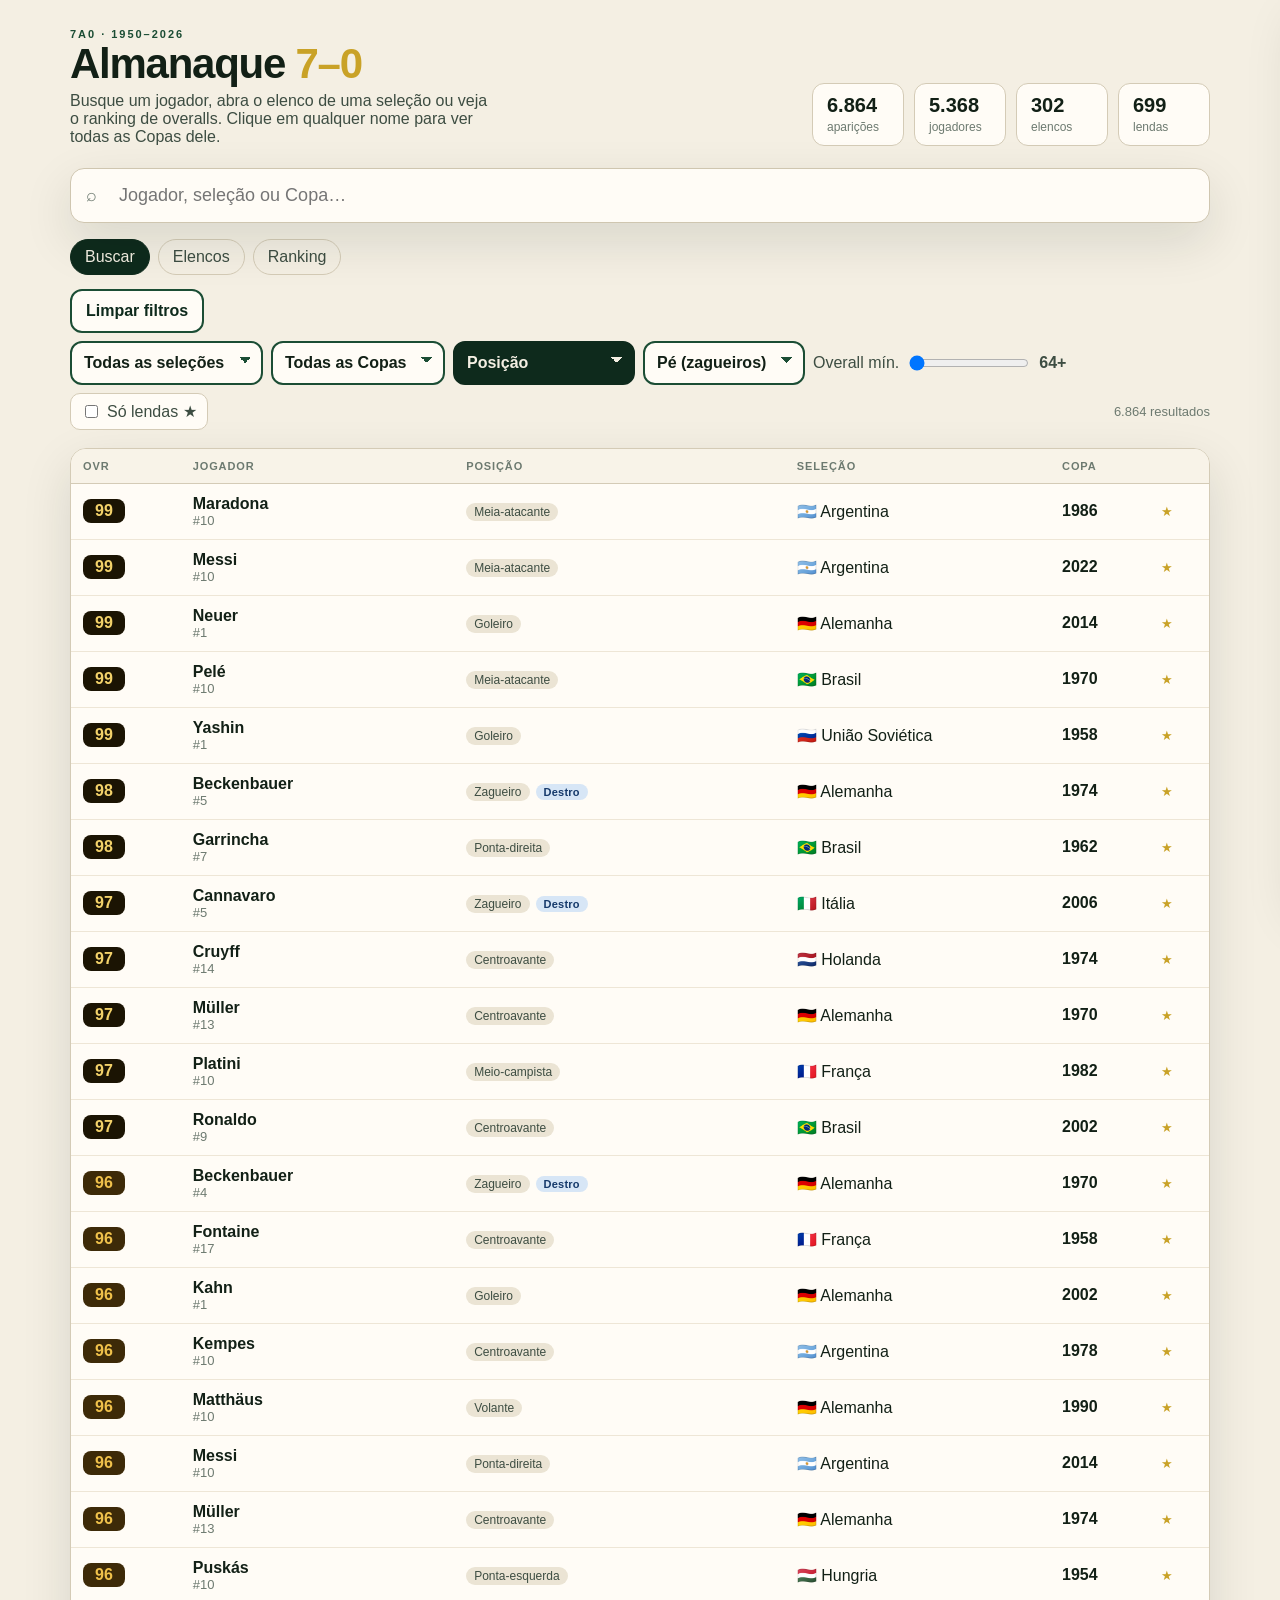
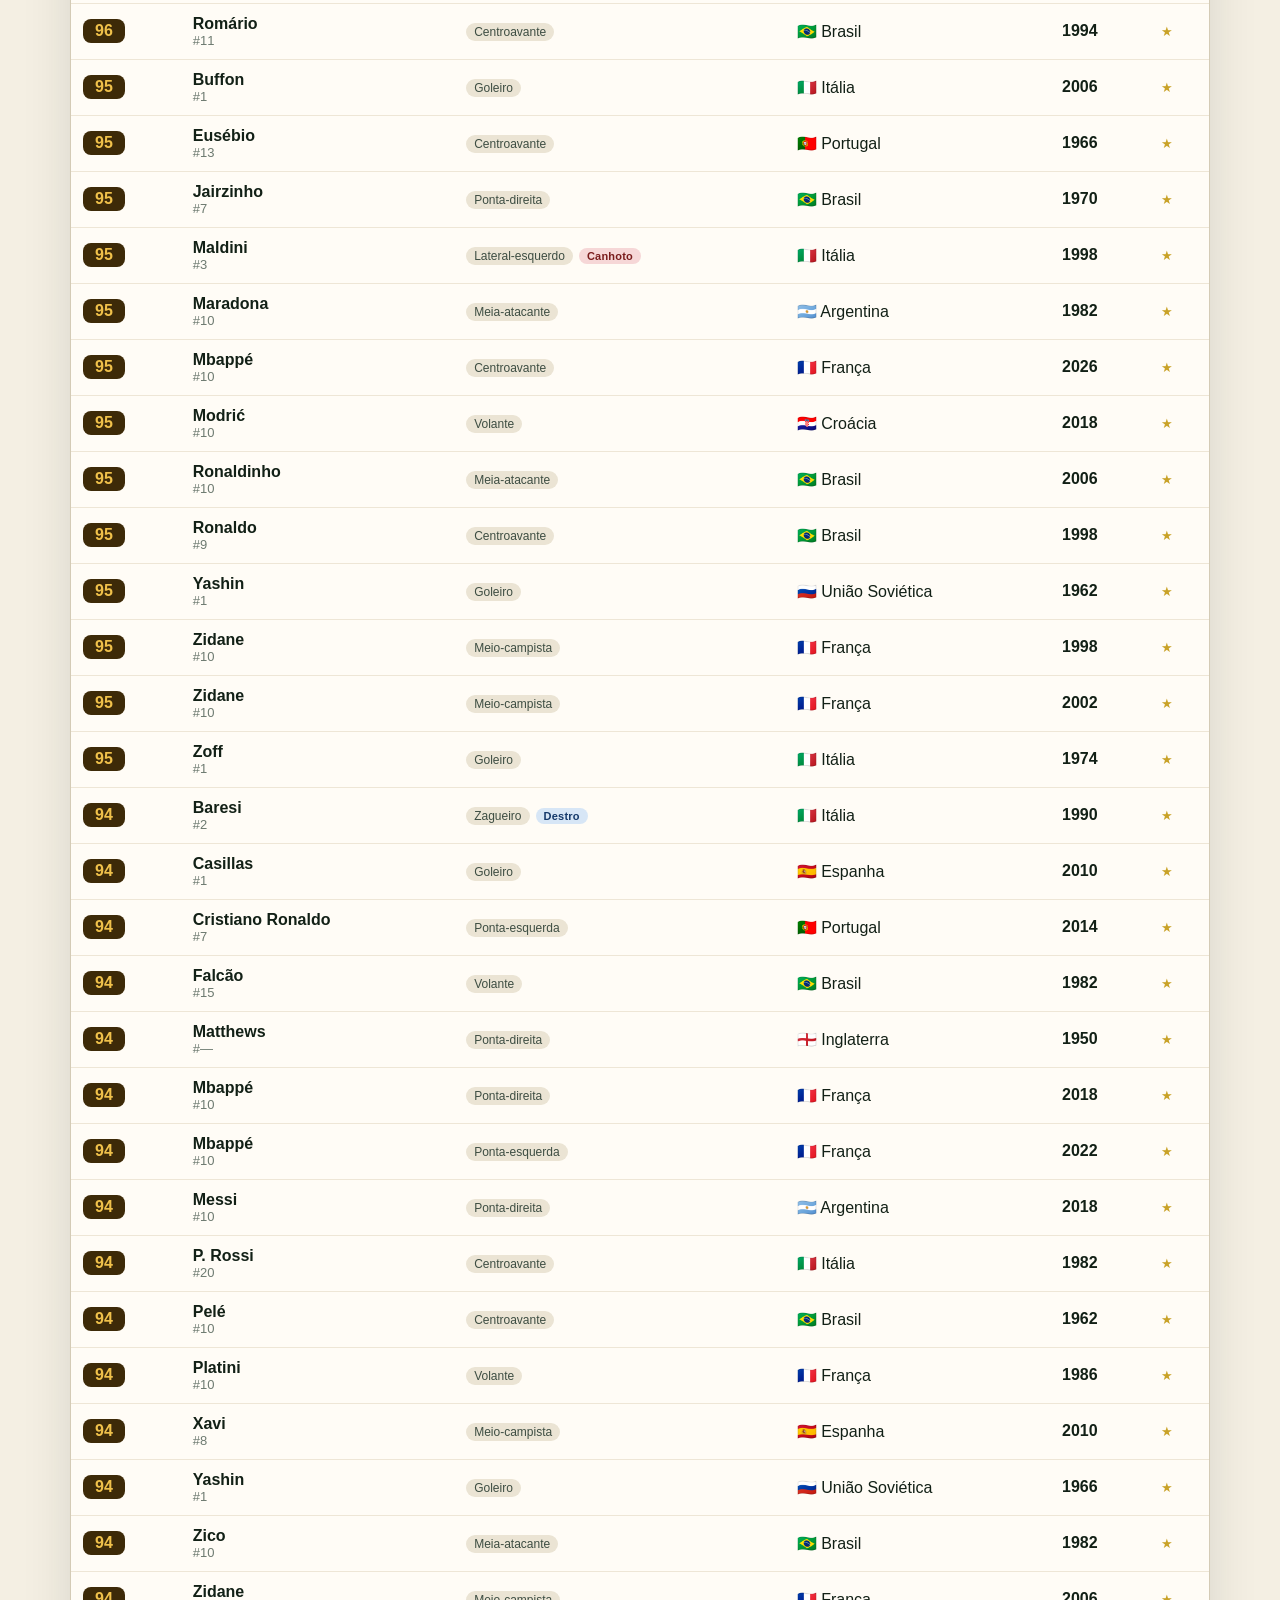
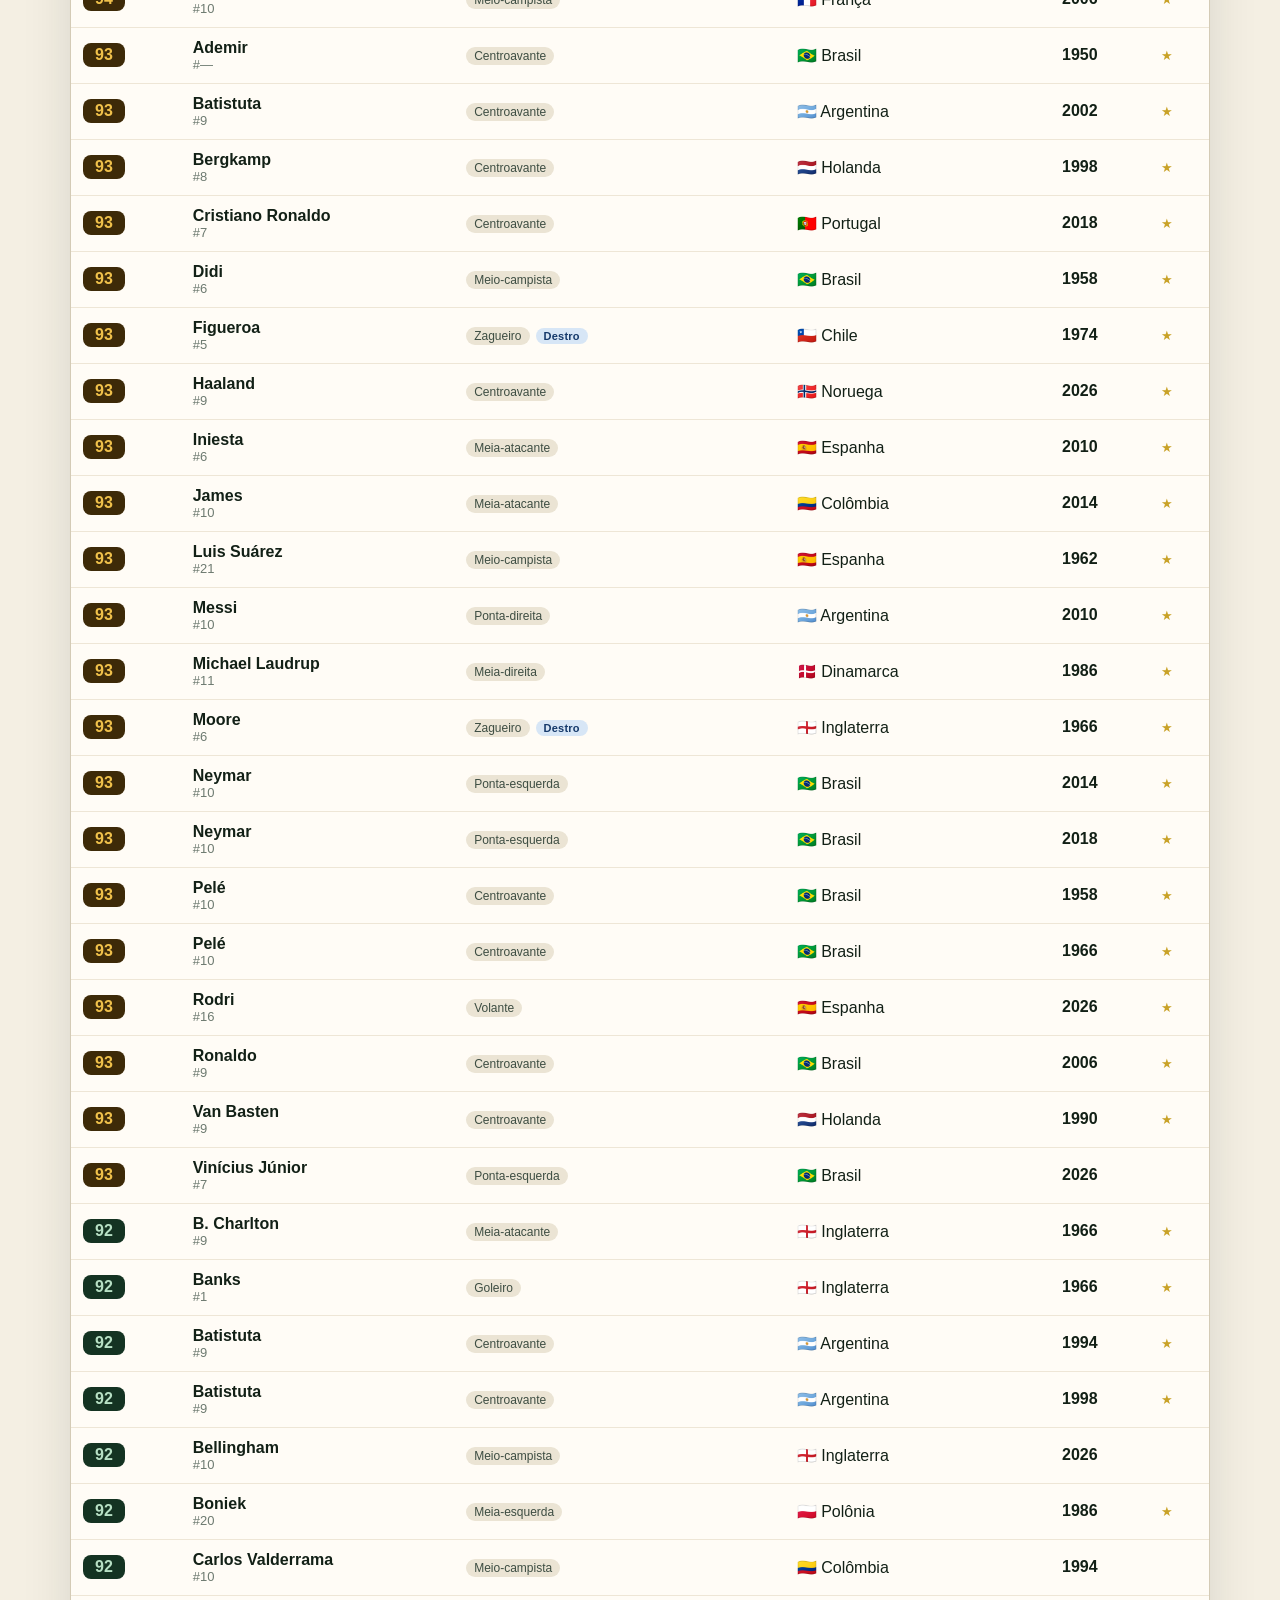
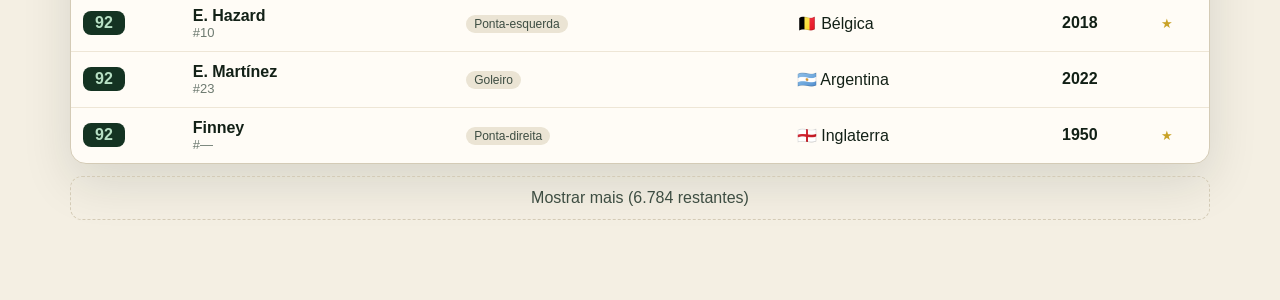
==== commit 7eac1d63: "Corrige clique em Limpar filtros" ====
--- a/consultar.html
+++ b/consultar.html
@@ -41,24 +41,22 @@
       </nav>
 
       <div class="filters-toolbar" id="filters-toolbar">
-        <details class="filters-box" id="filters-box">
-          <summary>Filtros</summary>
-          <div class="filters" id="filters">
-            <select id="f-team"><option value="">Todas as seleções</option></select>
-            <select id="f-cup"><option value="">Todas as Copas</option></select>
-            <select id="f-pos"><option value="">Posição</option></select>
-            <select id="f-foot">
-              <option value="">Pé (zagueiros)</option>
-              <option value="destro">Destro</option>
-              <option value="canhoto">Canhoto</option>
-              <option value="ambos">Ambos</option>
-            </select>
-            <label class="ovr-range">Overall mín. <input id="f-ovr" type="range" min="64" max="99" value="64" /> <b id="f-ovr-label">64+</b></label>
-            <label class="chk"><input id="f-legends" type="checkbox" /> Só lendas ★</label>
-            <span class="count" id="count"></span>
-          </div>
-        </details>
+        <button type="button" class="filters-toggle" id="filters-toggle">Filtros</button>
         <button type="button" class="clear-btn" id="f-clear">Limpar filtros</button>
+        <div class="filters" id="filters">
+          <select id="f-team"><option value="">Todas as seleções</option></select>
+          <select id="f-cup"><option value="">Todas as Copas</option></select>
+          <select id="f-pos"><option value="">Posição</option></select>
+          <select id="f-foot">
+            <option value="">Pé (zagueiros)</option>
+            <option value="destro">Destro</option>
+            <option value="canhoto">Canhoto</option>
+            <option value="ambos">Ambos</option>
+          </select>
+          <label class="ovr-range">Overall mín. <input id="f-ovr" type="range" min="64" max="99" value="64" /> <b id="f-ovr-label">64+</b></label>
+          <label class="chk"><input id="f-legends" type="checkbox" /> Só lendas ★</label>
+          <span class="count" id="count"></span>
+        </div>
       </div>
     </div>
 
--- a/explorer/styles.css
+++ b/explorer/styles.css
@@ -111,13 +111,15 @@
 .filters-toolbar {
   display: flex;
   flex-wrap: wrap;
-  align-items: flex-start;
+  align-items: center;
   gap: 8px;
   margin-bottom: 18px;
 }
 .filters-toolbar[hidden] { display: none !important; }
-.filters-box { flex: 1 1 220px; min-width: 0; }
+.filters-toggle { display: none; }
 .clear-btn {
+  position: relative;
+  z-index: 6;
   flex: 0 0 auto;
   min-height: 44px;
   padding: 10px 14px;
@@ -126,6 +128,7 @@
   background: var(--white);
   color: var(--green-2);
   font-weight: 700;
+  cursor: pointer;
   touch-action: manipulation;
 }
 .clear-btn:hover { background: var(--paper-2); }
@@ -358,15 +361,6 @@
   color: var(--muted);
 }
 
-.filters-box {
-  margin-bottom: 18px;
-}
-.filters-box > summary {
-  display: none;
-  list-style: none;
-}
-.filters-box > summary::-webkit-details-marker { display: none; }
-
 @media (max-width: 720px) {
   .app {
     padding: 14px 14px calc(28px + env(safe-area-inset-bottom, 0px));
@@ -422,18 +416,13 @@
 
   .filters-toolbar {
     margin-bottom: 0;
-    align-items: center;
-  }
-  .filters-box {
-    margin-bottom: 0;
+  }
+  .filters-toggle {
+    display: flex;
     flex: 1 1 auto;
-  }
-  .filters-box > summary {
-    display: flex;
     align-items: center;
     justify-content: space-between;
     min-height: 44px;
-    margin-top: 4px;
     padding: 10px 14px;
     color: var(--green-2);
     font-weight: 700;
@@ -442,14 +431,15 @@
     border: 2px solid var(--green);
     border-radius: 12px;
   }
-  .filters-box > summary::after {
-    content: "▾";
-    font-weight: 400;
-  }
-  .filters-box[open] > summary::after { content: "▴"; }
+  .filters-toggle::after { content: "▾"; font-weight: 400; }
+  .filters-toggle[aria-expanded="true"]::after { content: "▴"; }
   .filters {
+    display: none;
+    width: 100%;
+    flex-basis: 100%;
     padding-bottom: 8px;
   }
+  .filters.is-open { display: flex; }
   .filters select,
   .filters label.chk,
   .filters label.ovr-range {
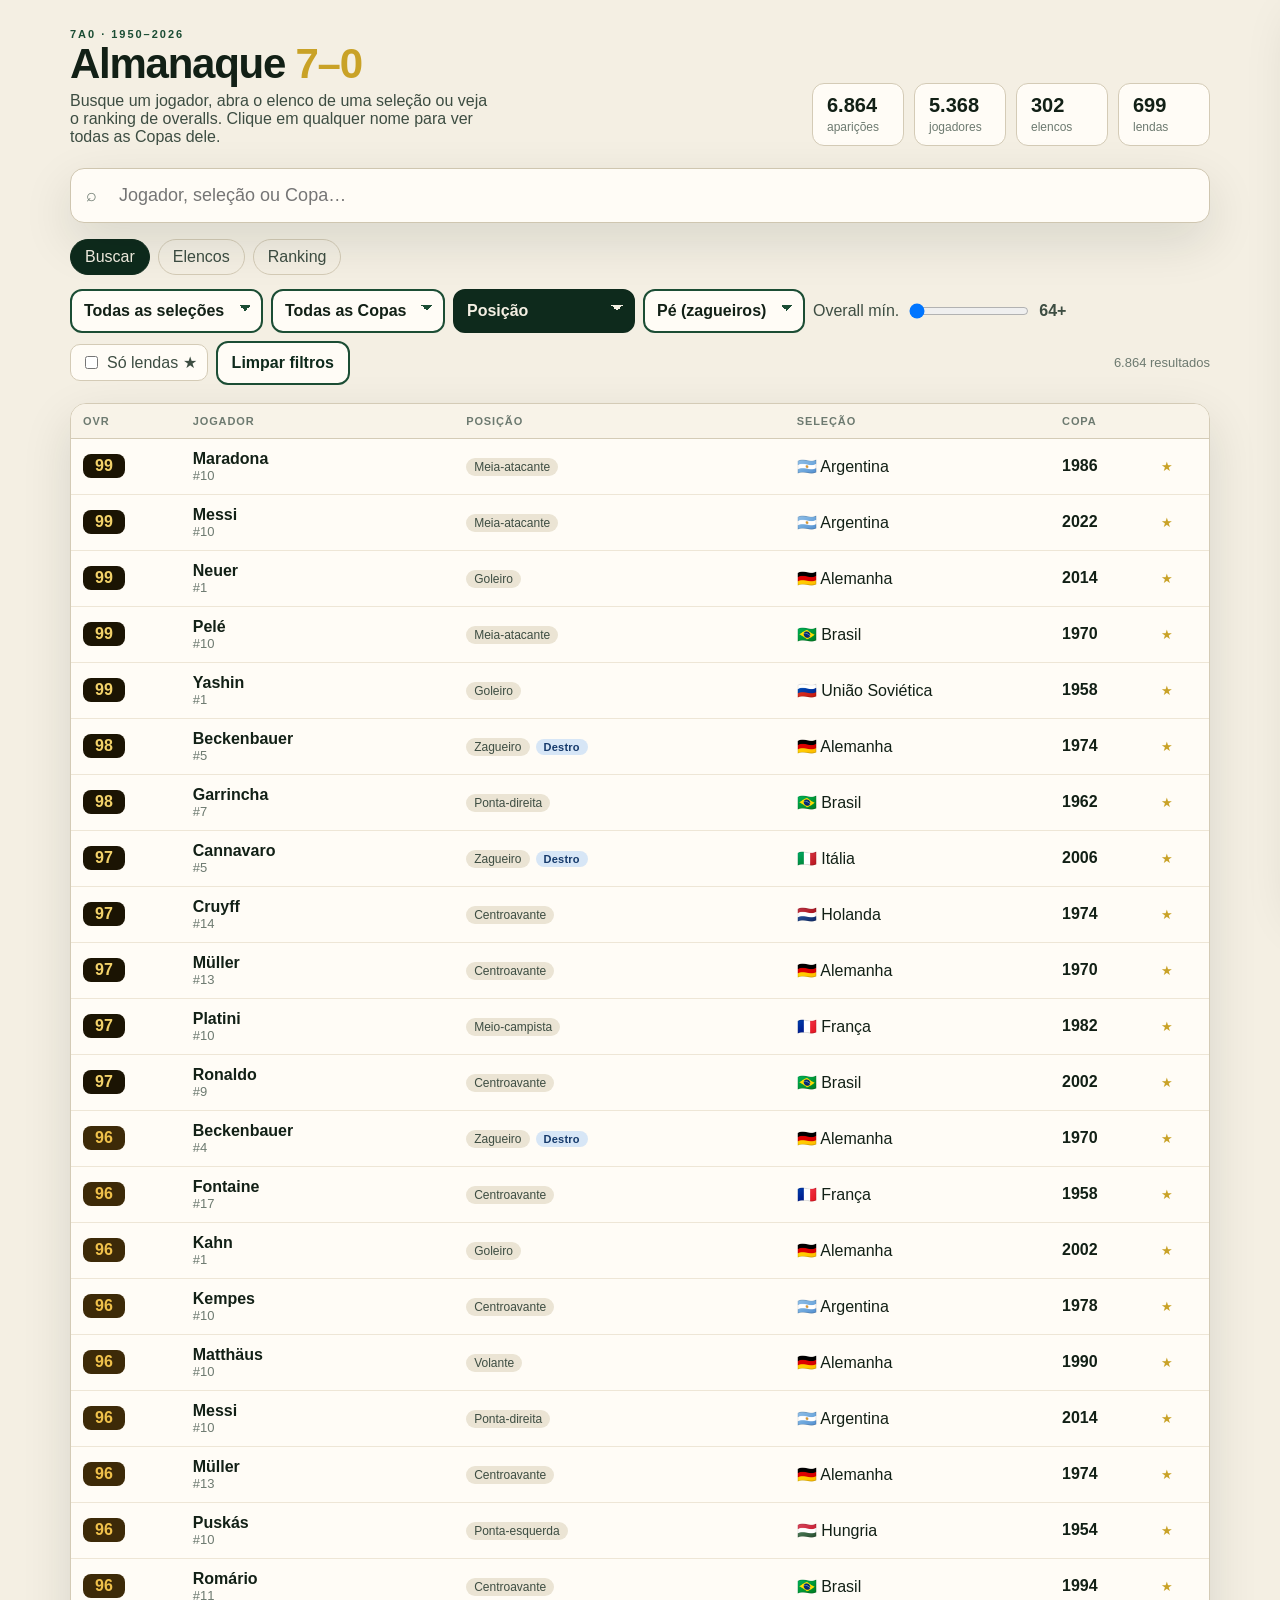
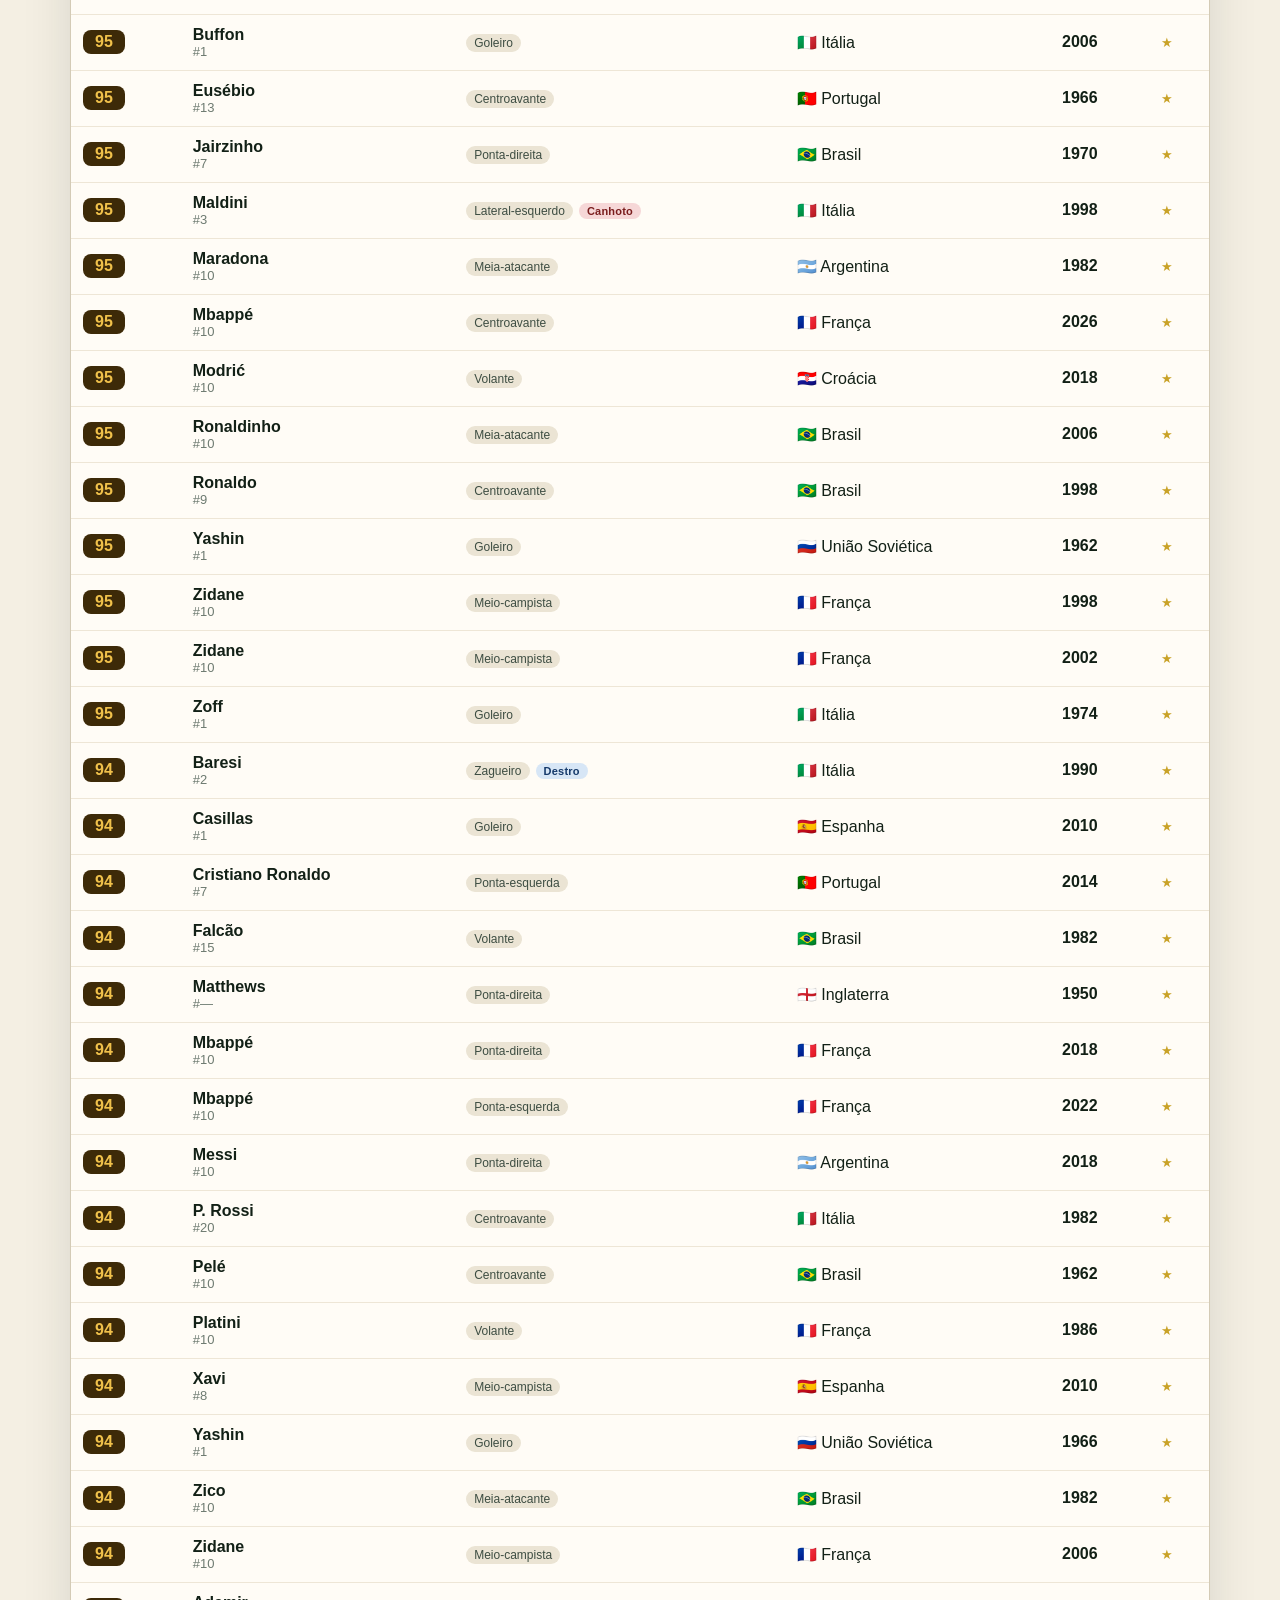
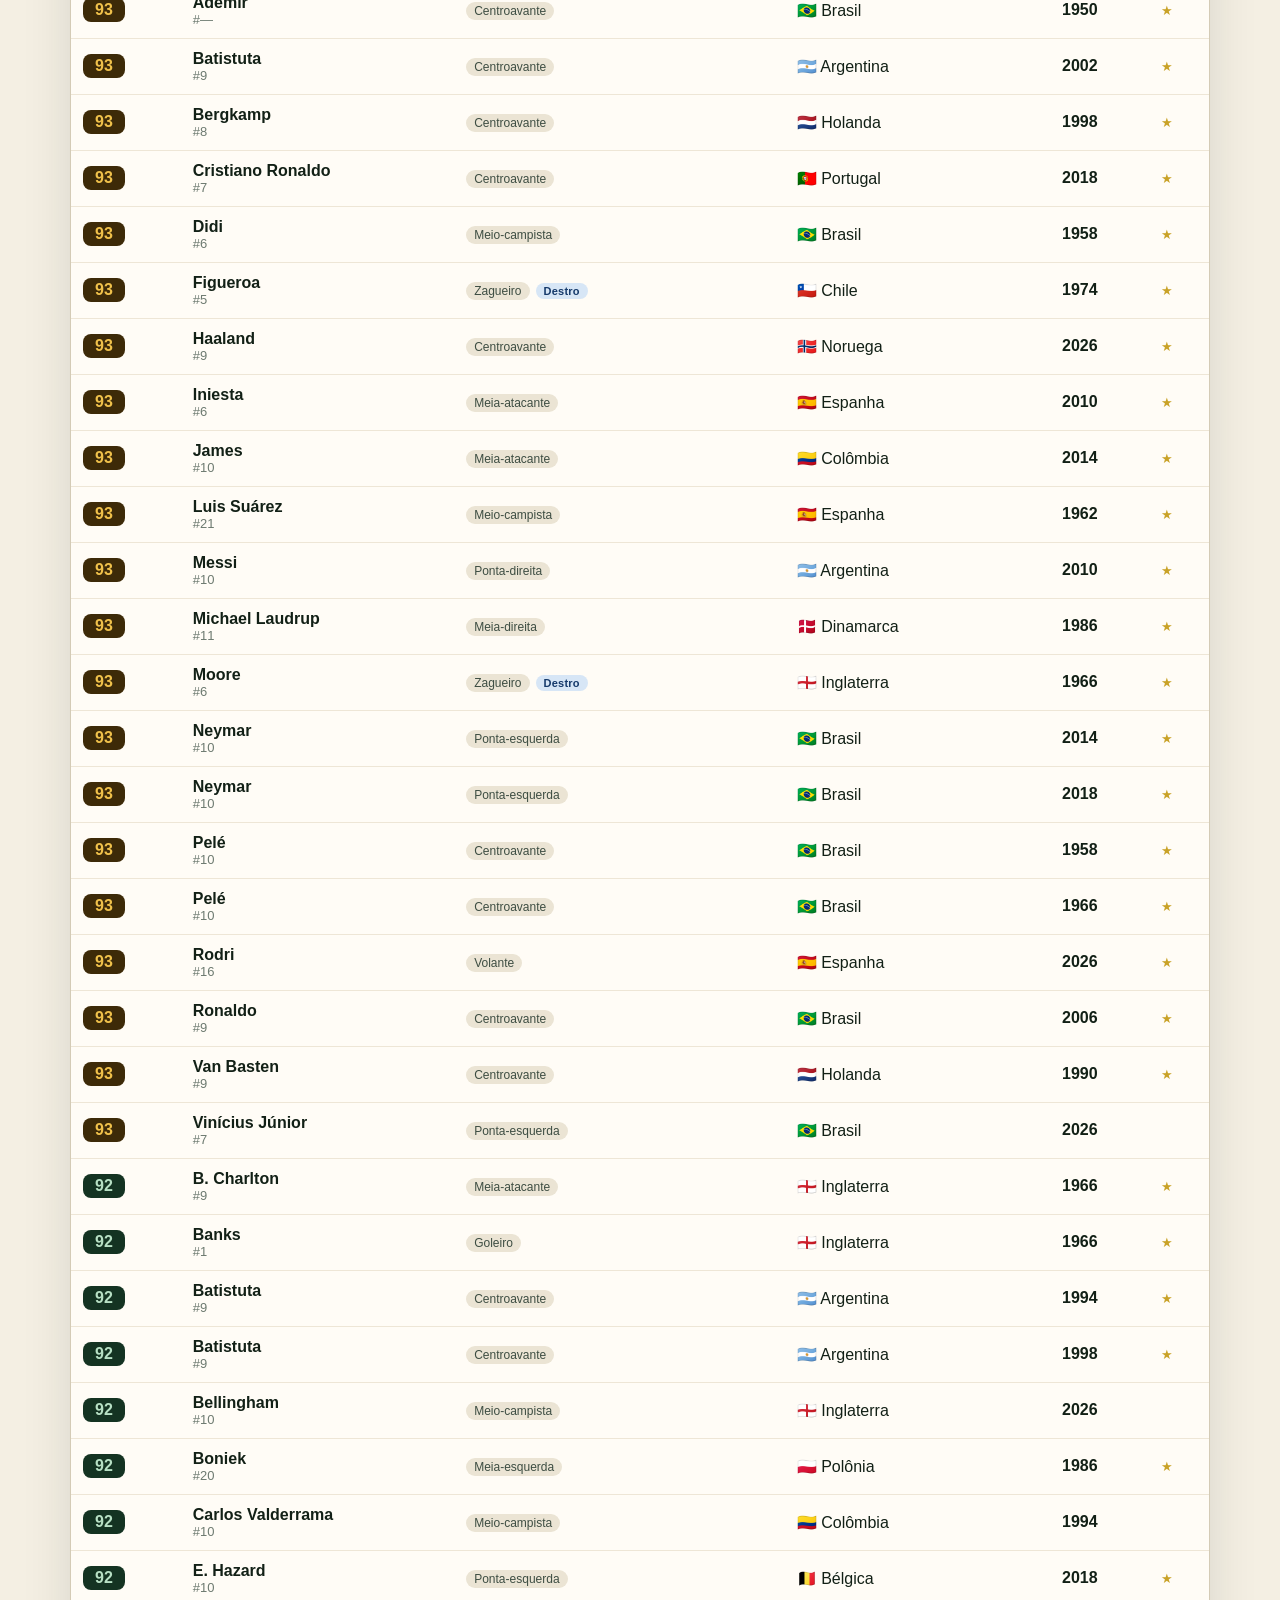
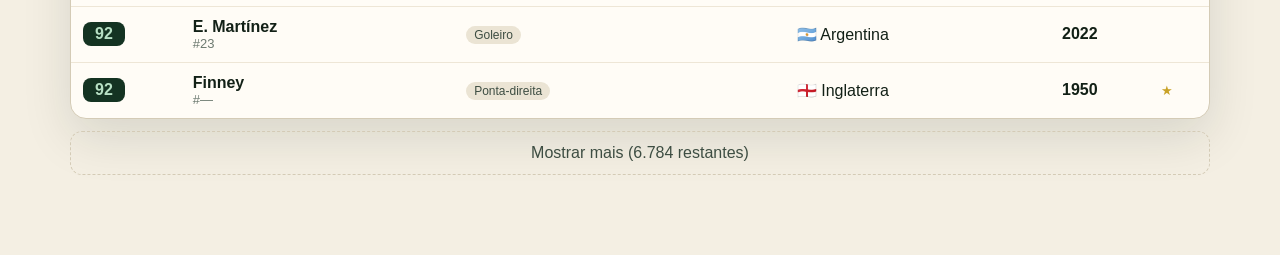
==== commit fd3bf9ab: "Filtros sempre visiveis; Limpar so reseta valores" ====
--- a/consultar.html
+++ b/consultar.html
@@ -40,23 +40,20 @@
         <button class="tab" data-view="ranking">Ranking</button>
       </nav>
 
-      <div class="filters-toolbar" id="filters-toolbar">
-        <button type="button" class="filters-toggle" id="filters-toggle">Filtros</button>
+      <div class="filters" id="filters">
+        <select id="f-team"><option value="">Todas as seleções</option></select>
+        <select id="f-cup"><option value="">Todas as Copas</option></select>
+        <select id="f-pos"><option value="">Posição</option></select>
+        <select id="f-foot">
+          <option value="">Pé (zagueiros)</option>
+          <option value="destro">Destro</option>
+          <option value="canhoto">Canhoto</option>
+          <option value="ambos">Ambos</option>
+        </select>
+        <label class="ovr-range">Overall mín. <input id="f-ovr" type="range" min="64" max="99" value="64" /> <b id="f-ovr-label">64+</b></label>
+        <label class="chk"><input id="f-legends" type="checkbox" /> Só lendas ★</label>
         <button type="button" class="clear-btn" id="f-clear">Limpar filtros</button>
-        <div class="filters" id="filters">
-          <select id="f-team"><option value="">Todas as seleções</option></select>
-          <select id="f-cup"><option value="">Todas as Copas</option></select>
-          <select id="f-pos"><option value="">Posição</option></select>
-          <select id="f-foot">
-            <option value="">Pé (zagueiros)</option>
-            <option value="destro">Destro</option>
-            <option value="canhoto">Canhoto</option>
-            <option value="ambos">Ambos</option>
-          </select>
-          <label class="ovr-range">Overall mín. <input id="f-ovr" type="range" min="64" max="99" value="64" /> <b id="f-ovr-label">64+</b></label>
-          <label class="chk"><input id="f-legends" type="checkbox" /> Só lendas ★</label>
-          <span class="count" id="count"></span>
-        </div>
+        <span class="count" id="count"></span>
       </div>
     </div>
 
--- a/explorer/styles.css
+++ b/explorer/styles.css
@@ -108,15 +108,13 @@
   border-color: var(--green-2);
 }
 
-.filters-toolbar {
+.filters {
   display: flex;
   flex-wrap: wrap;
+  gap: 8px;
   align-items: center;
-  gap: 8px;
   margin-bottom: 18px;
 }
-.filters-toolbar[hidden] { display: none !important; }
-.filters-toggle { display: none; }
 .clear-btn {
   position: relative;
   z-index: 6;
@@ -132,14 +130,6 @@
   touch-action: manipulation;
 }
 .clear-btn:hover { background: var(--paper-2); }
-
-.filters {
-  display: flex;
-  flex-wrap: wrap;
-  gap: 8px;
-  align-items: center;
-  margin-bottom: 0;
-}
 .filters select {
   appearance: none;
   -webkit-appearance: none;
@@ -414,35 +404,13 @@
     padding: 10px 8px;
   }
 
-  .filters-toolbar {
-    margin-bottom: 0;
-  }
-  .filters-toggle {
-    display: flex;
-    flex: 1 1 auto;
-    align-items: center;
-    justify-content: space-between;
-    min-height: 44px;
-    padding: 10px 14px;
-    color: var(--green-2);
-    font-weight: 700;
-    cursor: pointer;
-    background: var(--white);
-    border: 2px solid var(--green);
-    border-radius: 12px;
-  }
-  .filters-toggle::after { content: "▾"; font-weight: 400; }
-  .filters-toggle[aria-expanded="true"]::after { content: "▴"; }
   .filters {
-    display: none;
-    width: 100%;
-    flex-basis: 100%;
-    padding-bottom: 8px;
-  }
-  .filters.is-open { display: flex; }
+    margin-bottom: 10px;
+  }
   .filters select,
   .filters label.chk,
-  .filters label.ovr-range {
+  .filters label.ovr-range,
+  .filters .clear-btn {
     flex: 1 1 calc(50% - 8px);
     min-height: 44px;
     min-width: 0;
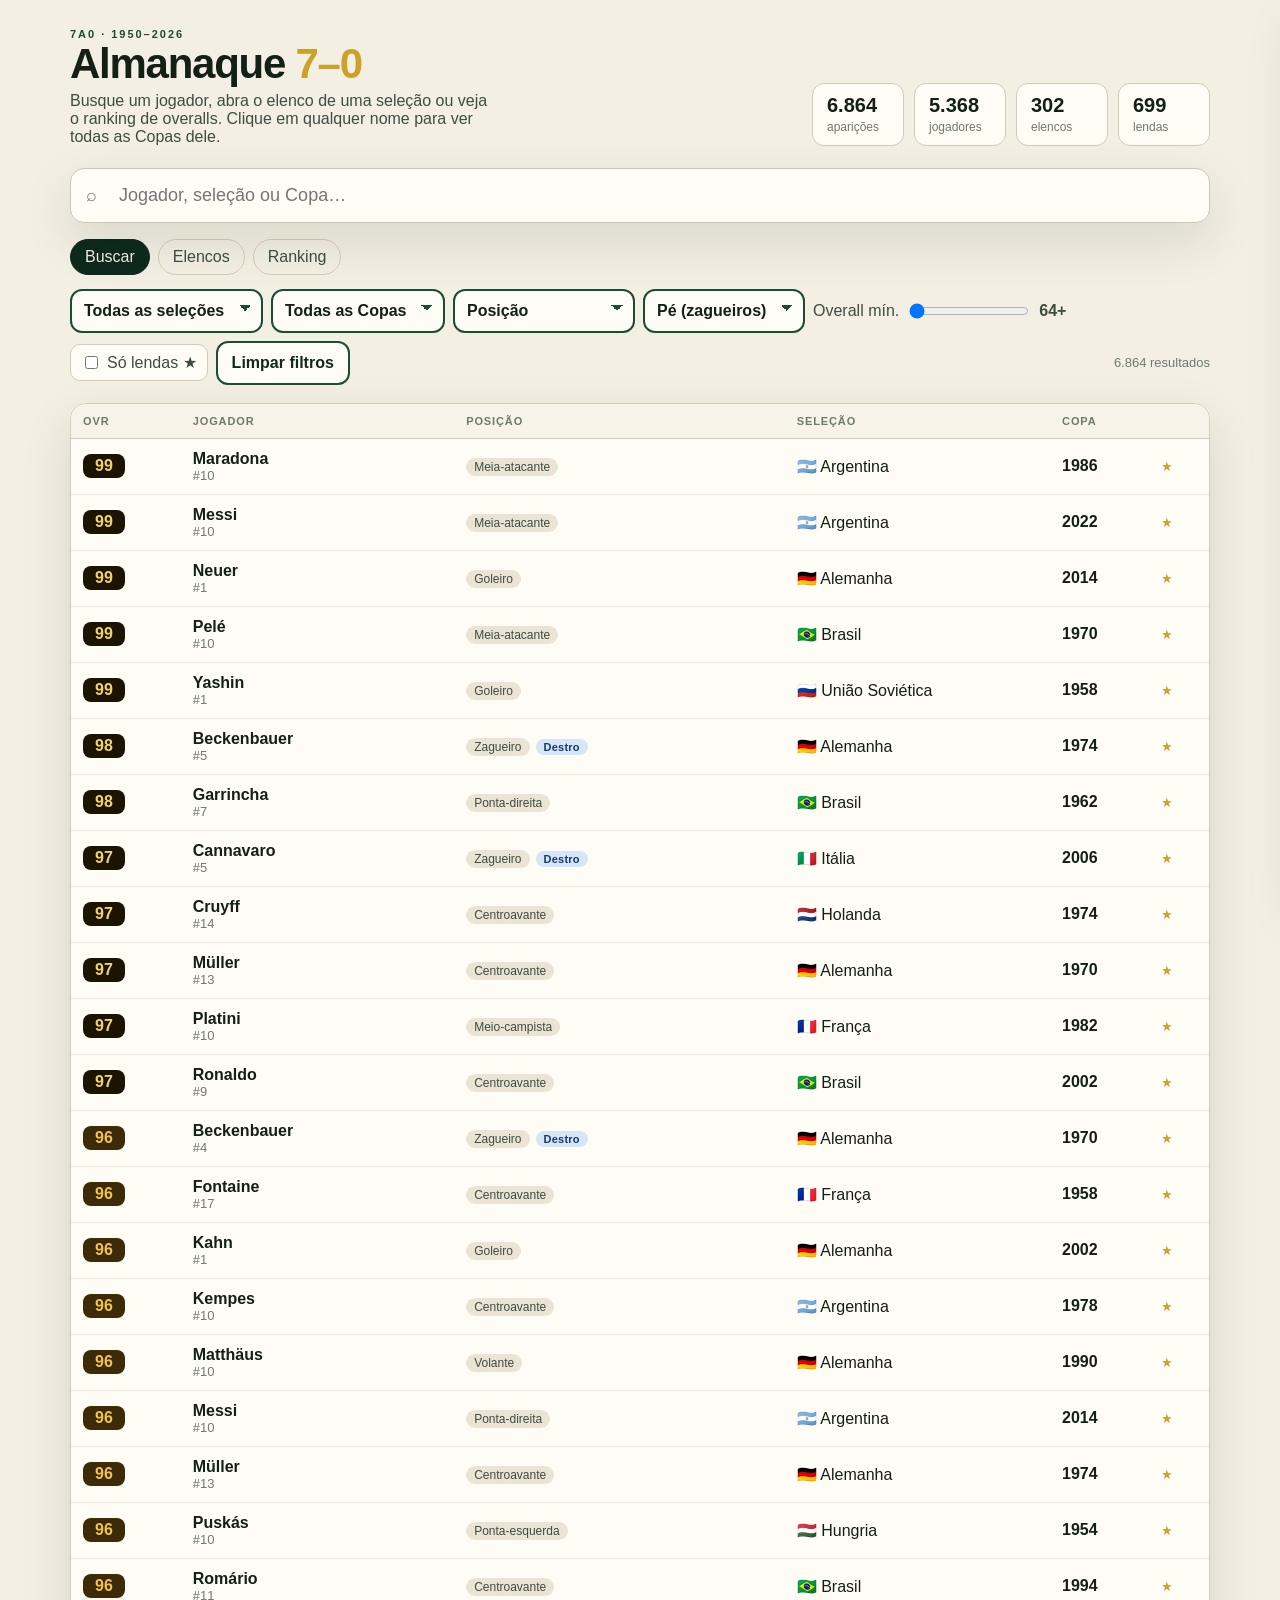
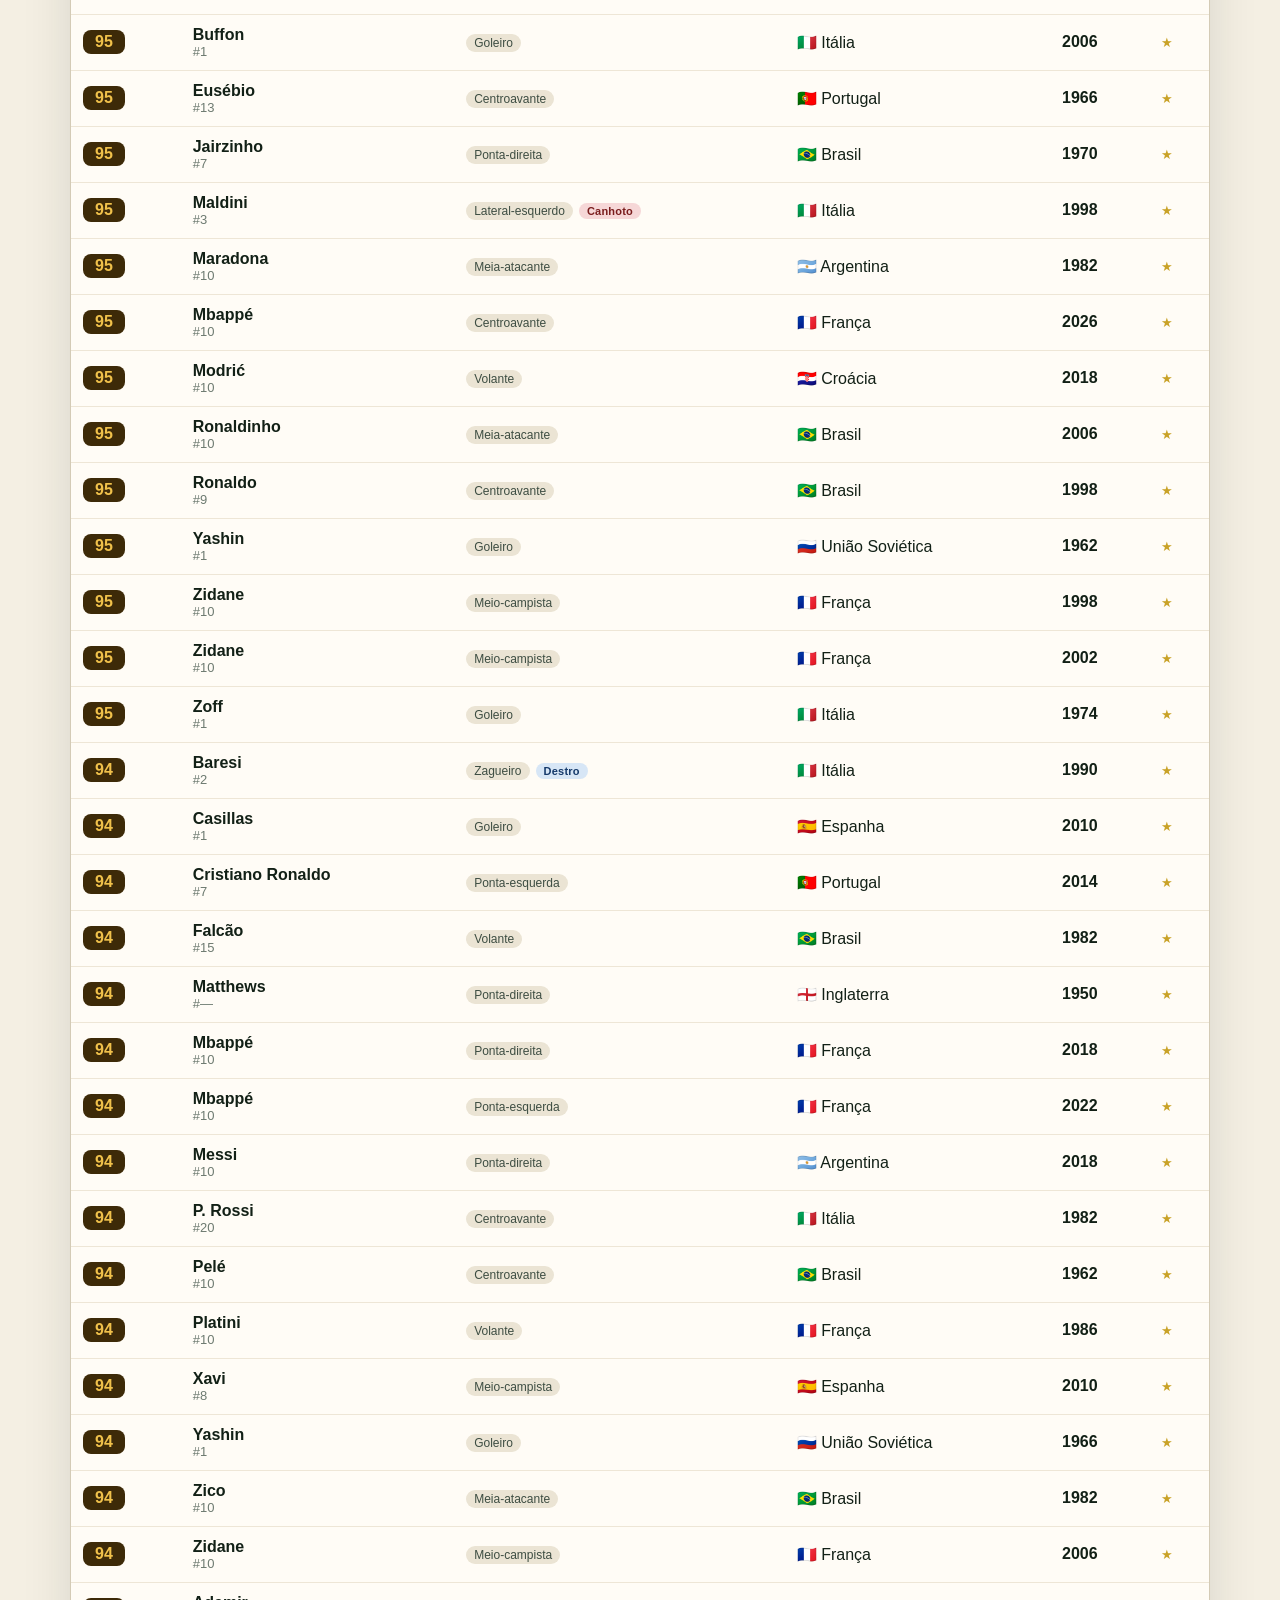
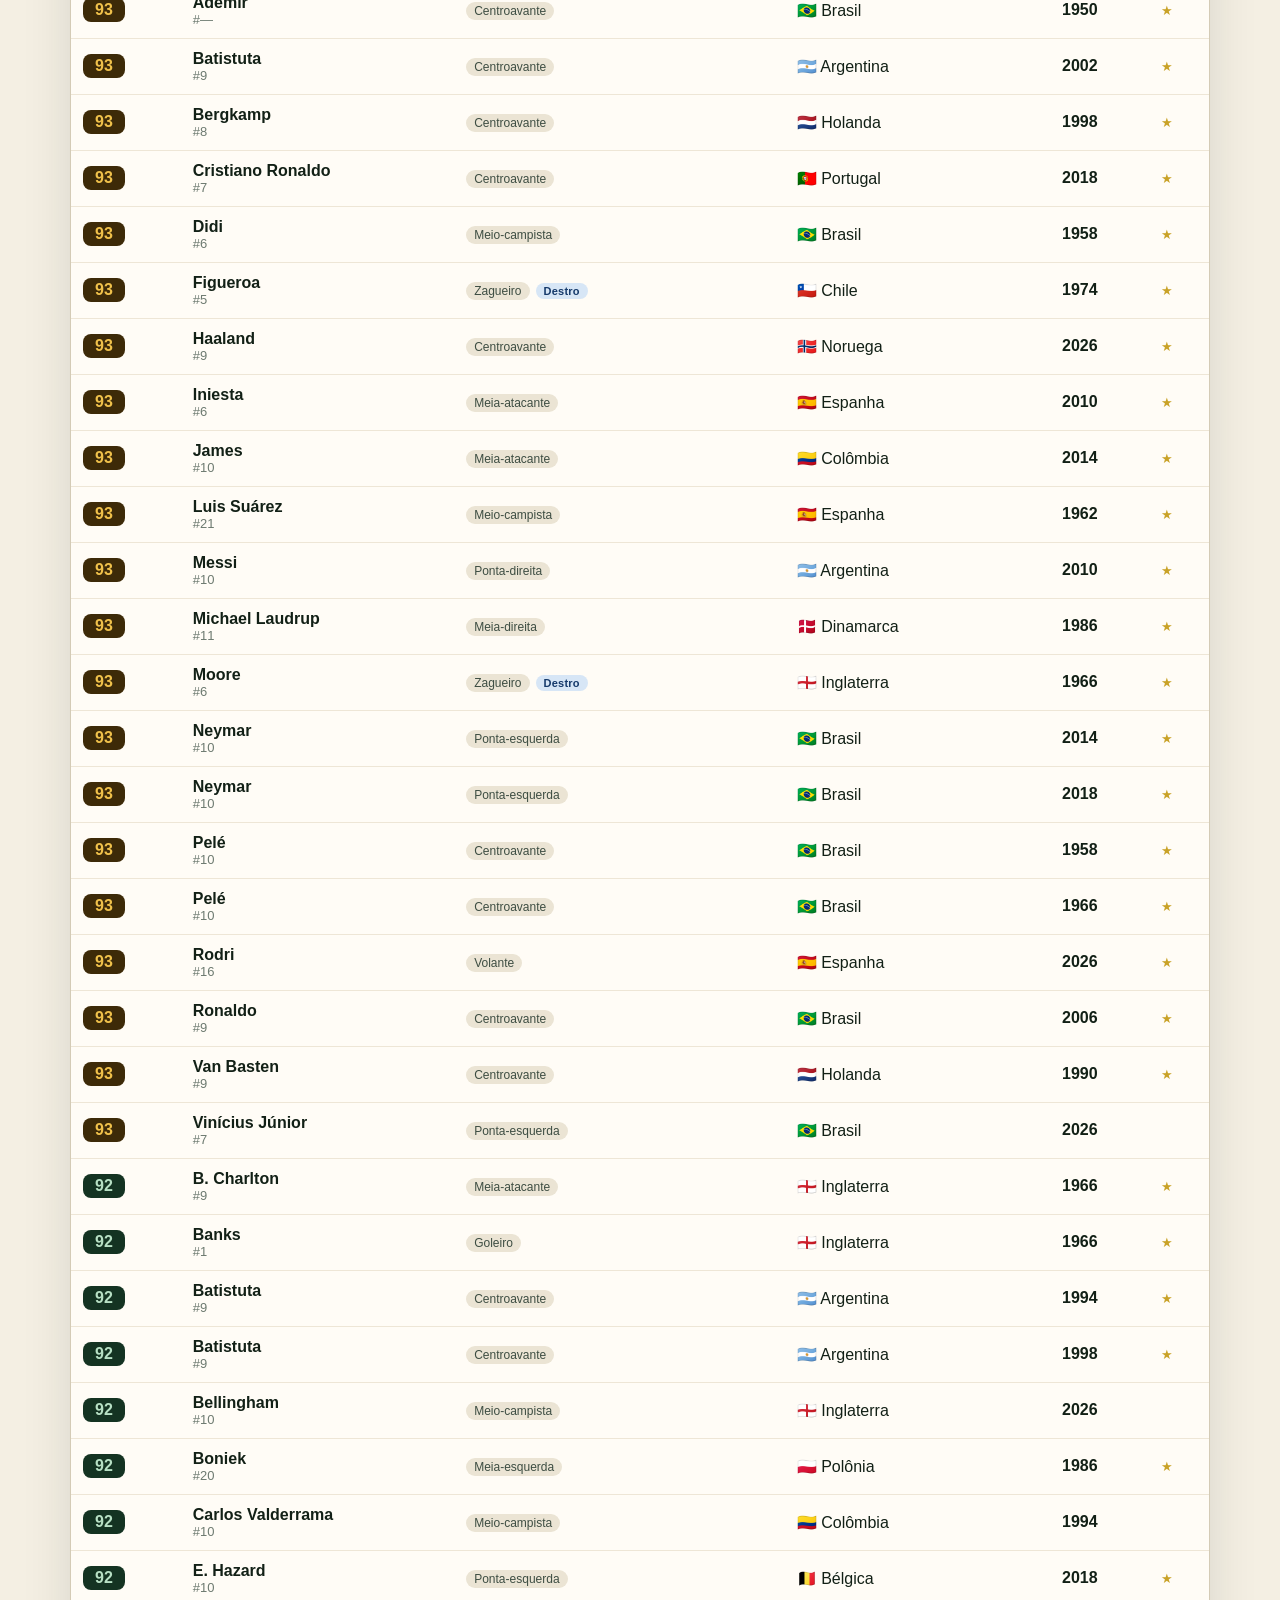
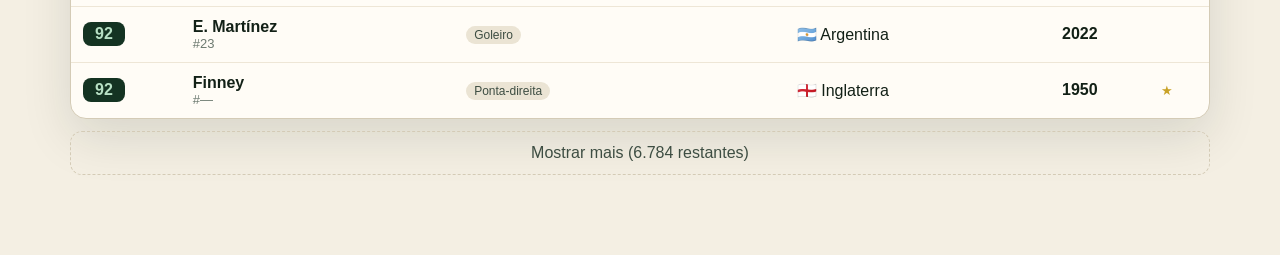
==== commit a6bf0f48: "Forca CSS novo; Posicao clara igual aos outros" ====
--- a/consultar.html
+++ b/consultar.html
@@ -10,7 +10,7 @@
   <meta name="apple-mobile-web-app-title" content="Almanaque 7a0" />
   <title>Almanaque 7a0 — consultar overalls</title>
   <link rel="manifest" href="explorer/manifest.webmanifest" />
-  <link rel="stylesheet" href="explorer/styles.css" />
+  <link rel="stylesheet" href="explorer/styles.css?v=8" />
 </head>
 <body>
   <div class="app">
@@ -64,7 +64,7 @@
   <aside class="drawer" id="drawer"></aside>
 
   <script src="explorer/data.js"></script>
-  <script src="explorer/app.js"></script>
+  <script src="explorer/app.js?v=8"></script>
   <script>
     if ("serviceWorker" in navigator) {
       navigator.serviceWorker.register("./sw.js");
--- a/explorer/styles.css
+++ b/explorer/styles.css
@@ -133,13 +133,14 @@
 .filters select {
   appearance: none;
   -webkit-appearance: none;
-  background: var(--white);
+  color-scheme: light;
   border: 2px solid var(--green);
   border-radius: 12px;
   padding: 10px 36px 10px 12px;
   min-height: 44px;
   font-weight: 700;
   color: var(--ink);
+  background-color: var(--white);
   background-image:
     linear-gradient(45deg, transparent 50%, var(--green) 50%),
     linear-gradient(135deg, var(--green) 50%, transparent 50%);
@@ -150,12 +151,9 @@
   background-repeat: no-repeat;
 }
 .filters select#f-pos {
-  background-color: var(--green-2);
-  color: #f4efe3;
-  border-color: var(--green-2);
-  background-image:
-    linear-gradient(45deg, transparent 50%, #f4efe3 50%),
-    linear-gradient(135deg, #f4efe3 50%, transparent 50%);
+  background-color: var(--white);
+  color: var(--ink);
+  border-color: var(--green);
 }
 .filters label.chk {
   display: flex;
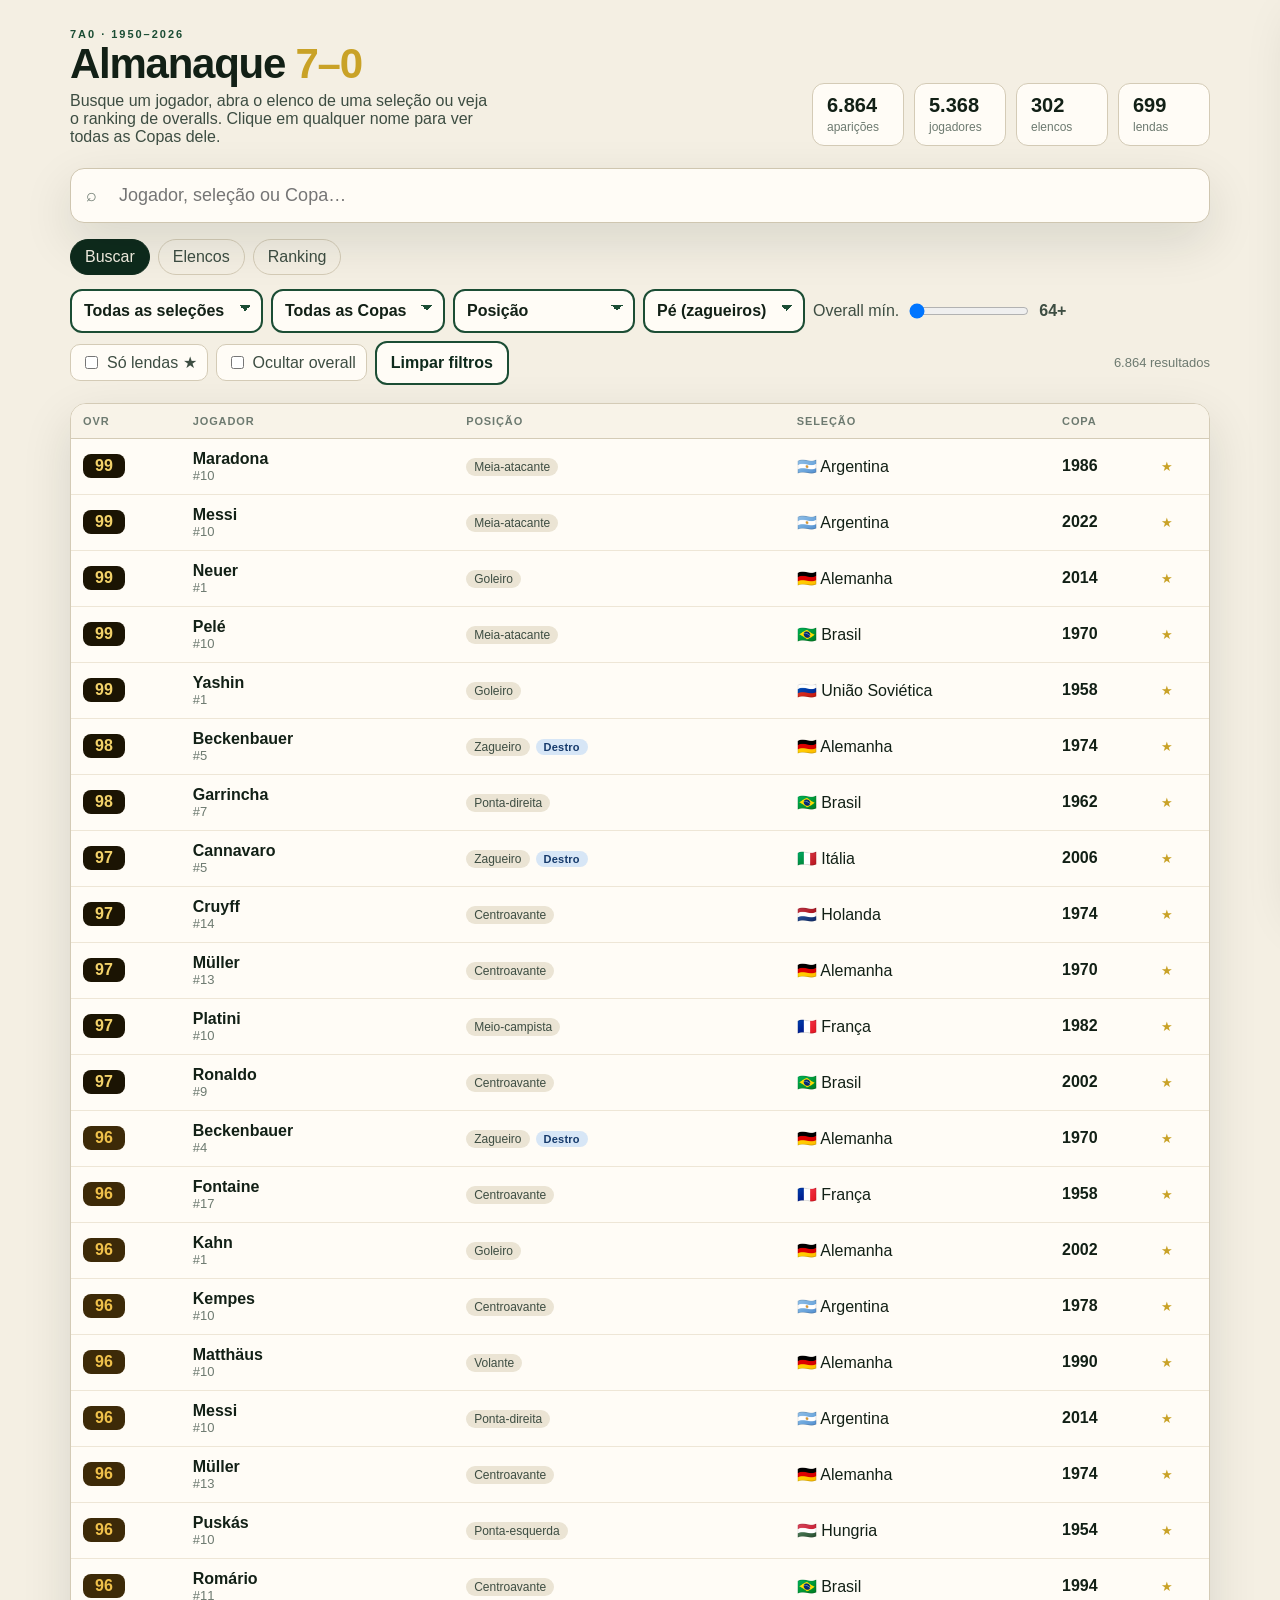
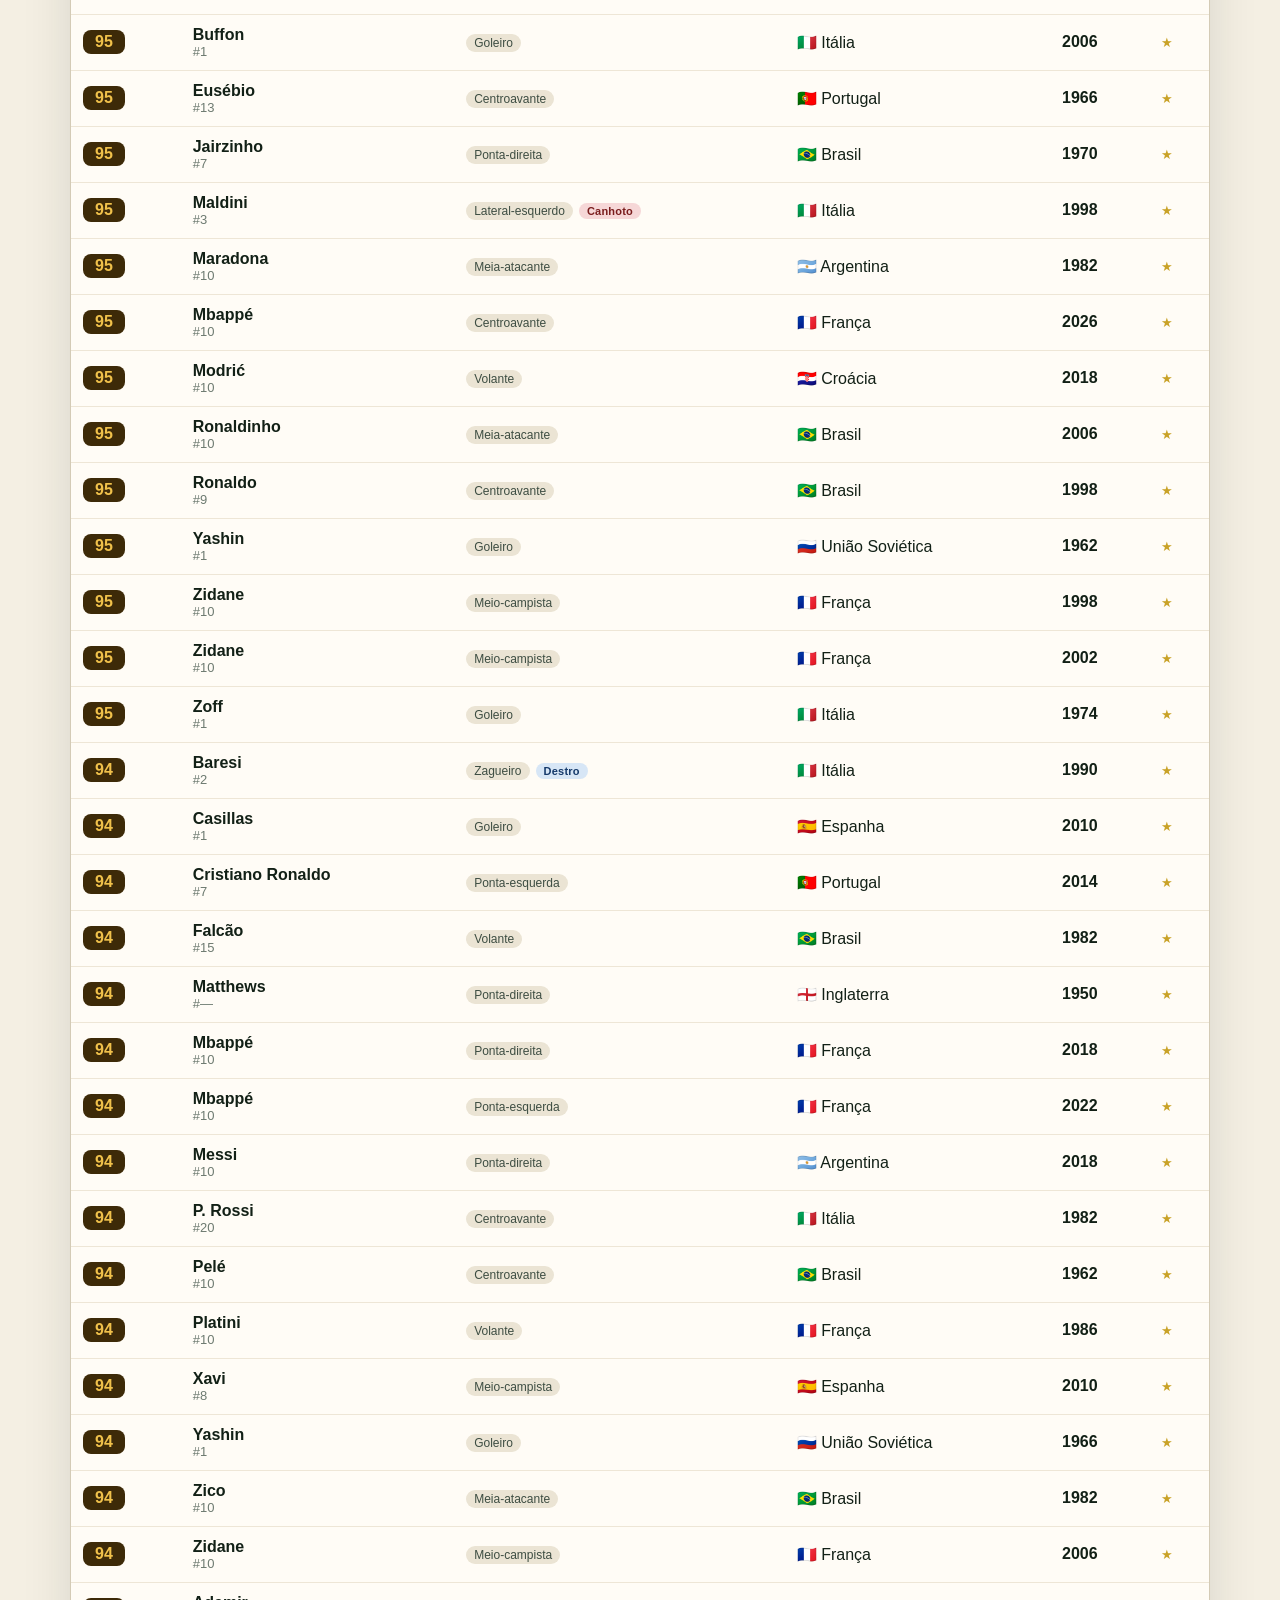
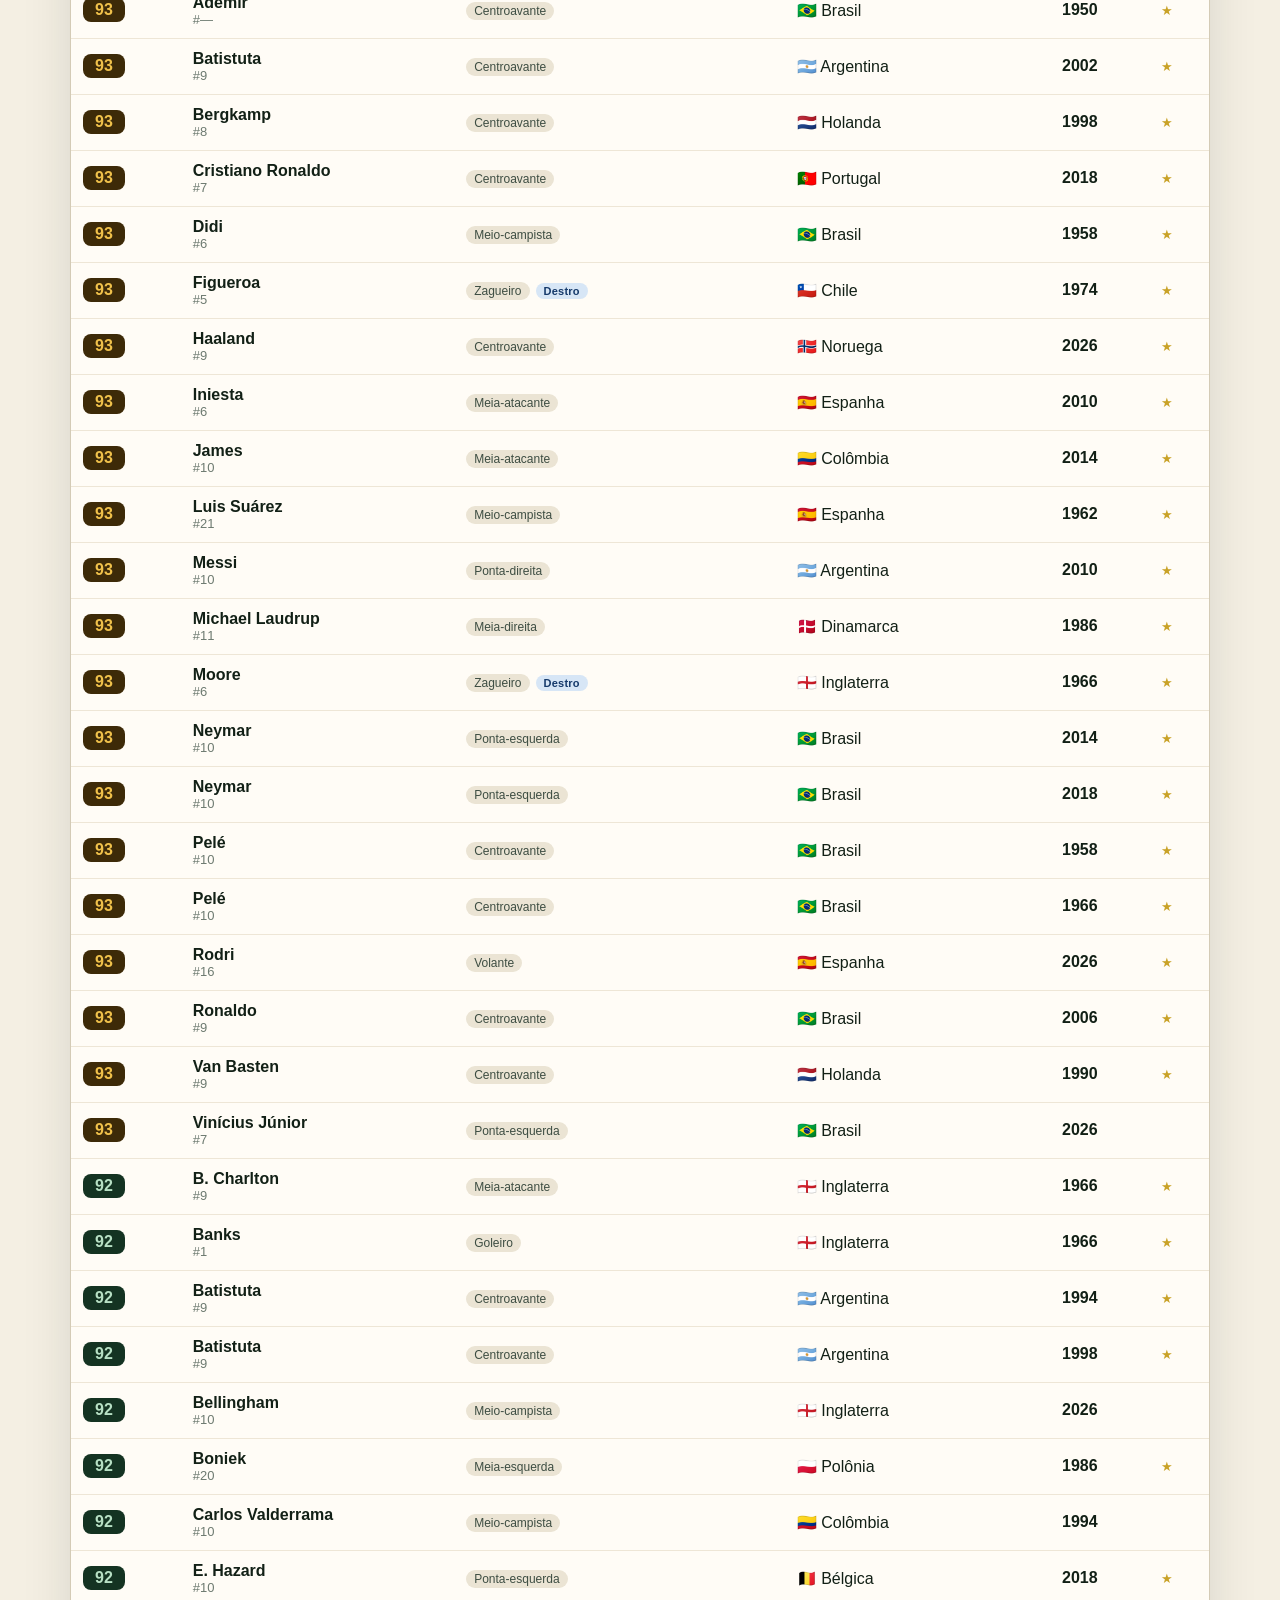
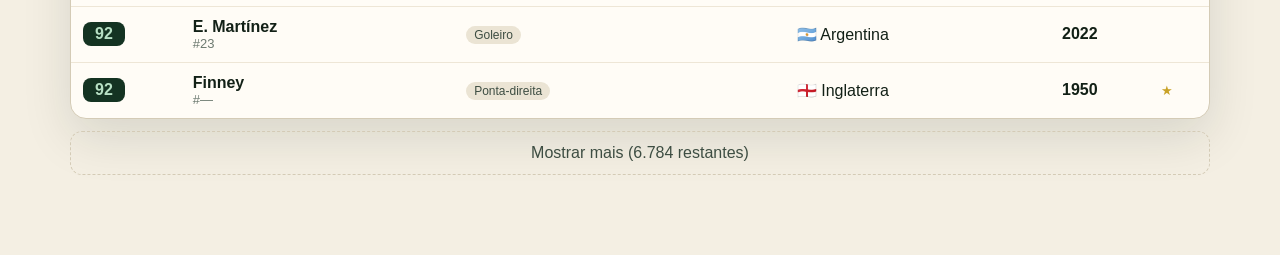
==== commit 20872f82: "Opcao ocultar overall, sem mudar o resto dos filtros" ====
--- a/consultar.html
+++ b/consultar.html
@@ -10,7 +10,7 @@
   <meta name="apple-mobile-web-app-title" content="Almanaque 7a0" />
   <title>Almanaque 7a0 — consultar overalls</title>
   <link rel="manifest" href="explorer/manifest.webmanifest" />
-  <link rel="stylesheet" href="explorer/styles.css?v=8" />
+  <link rel="stylesheet" href="explorer/styles.css?v=9" />
 </head>
 <body>
   <div class="app">
@@ -52,6 +52,7 @@
         </select>
         <label class="ovr-range">Overall mín. <input id="f-ovr" type="range" min="64" max="99" value="64" /> <b id="f-ovr-label">64+</b></label>
         <label class="chk"><input id="f-legends" type="checkbox" /> Só lendas ★</label>
+        <label class="chk"><input id="f-hide-ovr" type="checkbox" /> Ocultar overall</label>
         <button type="button" class="clear-btn" id="f-clear">Limpar filtros</button>
         <span class="count" id="count"></span>
       </div>
@@ -64,7 +65,7 @@
   <aside class="drawer" id="drawer"></aside>
 
   <script src="explorer/data.js"></script>
-  <script src="explorer/app.js?v=8"></script>
+  <script src="explorer/app.js?v=9"></script>
   <script>
     if ("serviceWorker" in navigator) {
       navigator.serviceWorker.register("./sw.js");
--- a/explorer/styles.css
+++ b/explorer/styles.css
@@ -205,6 +205,7 @@
 .ovr-92, .ovr-91, .ovr-90, .ovr-89, .ovr-88 { background: #143322; color: #b7e0c4; }
 .ovr-87, .ovr-86, .ovr-85, .ovr-84, .ovr-83, .ovr-82, .ovr-81, .ovr-80 { background: #e8f0ea; color: #1b4d34; }
 .ovr-low { background: #f0ece3; color: #5c665f; }
+.ovr-hidden { background: var(--paper-2); color: var(--muted); }
 .star { color: var(--gold); font-size: 13px; }
 .name { font-weight: 700; }
 .meta { color: var(--muted); font-size: 13px; }
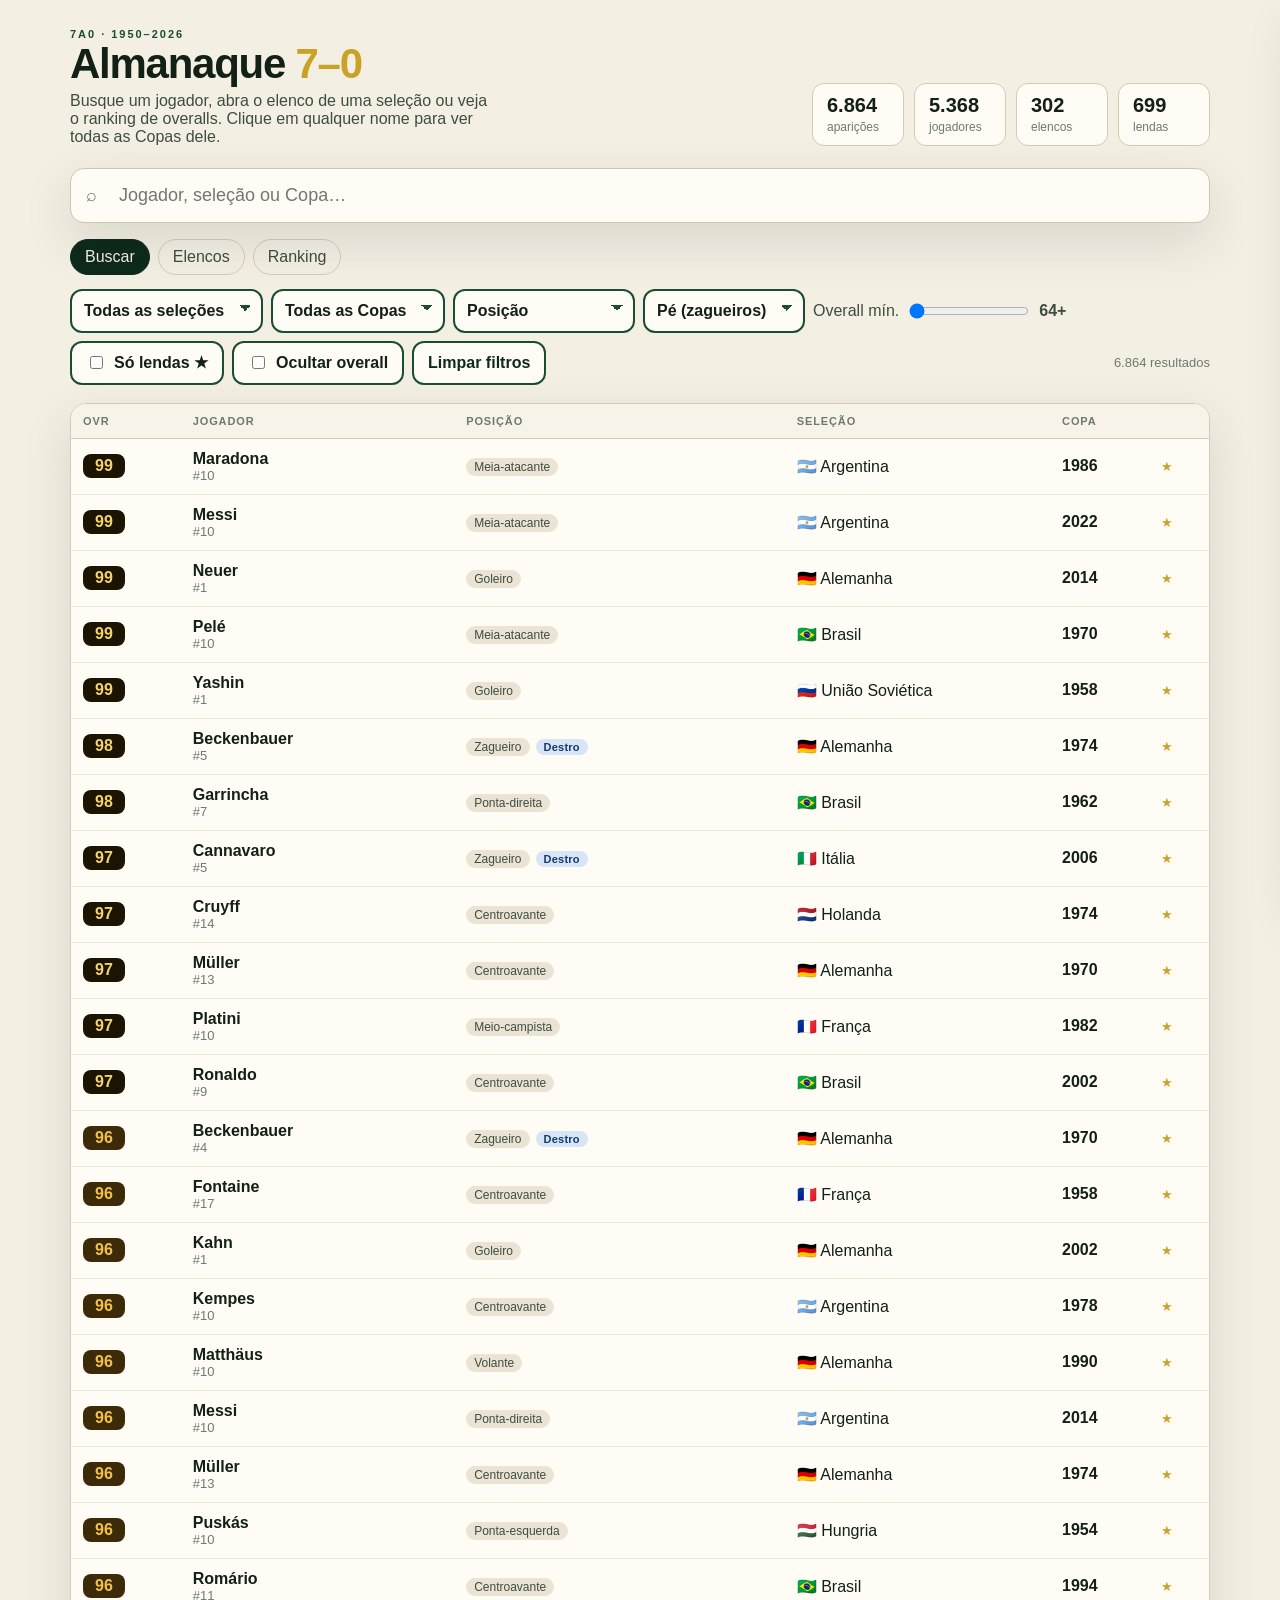
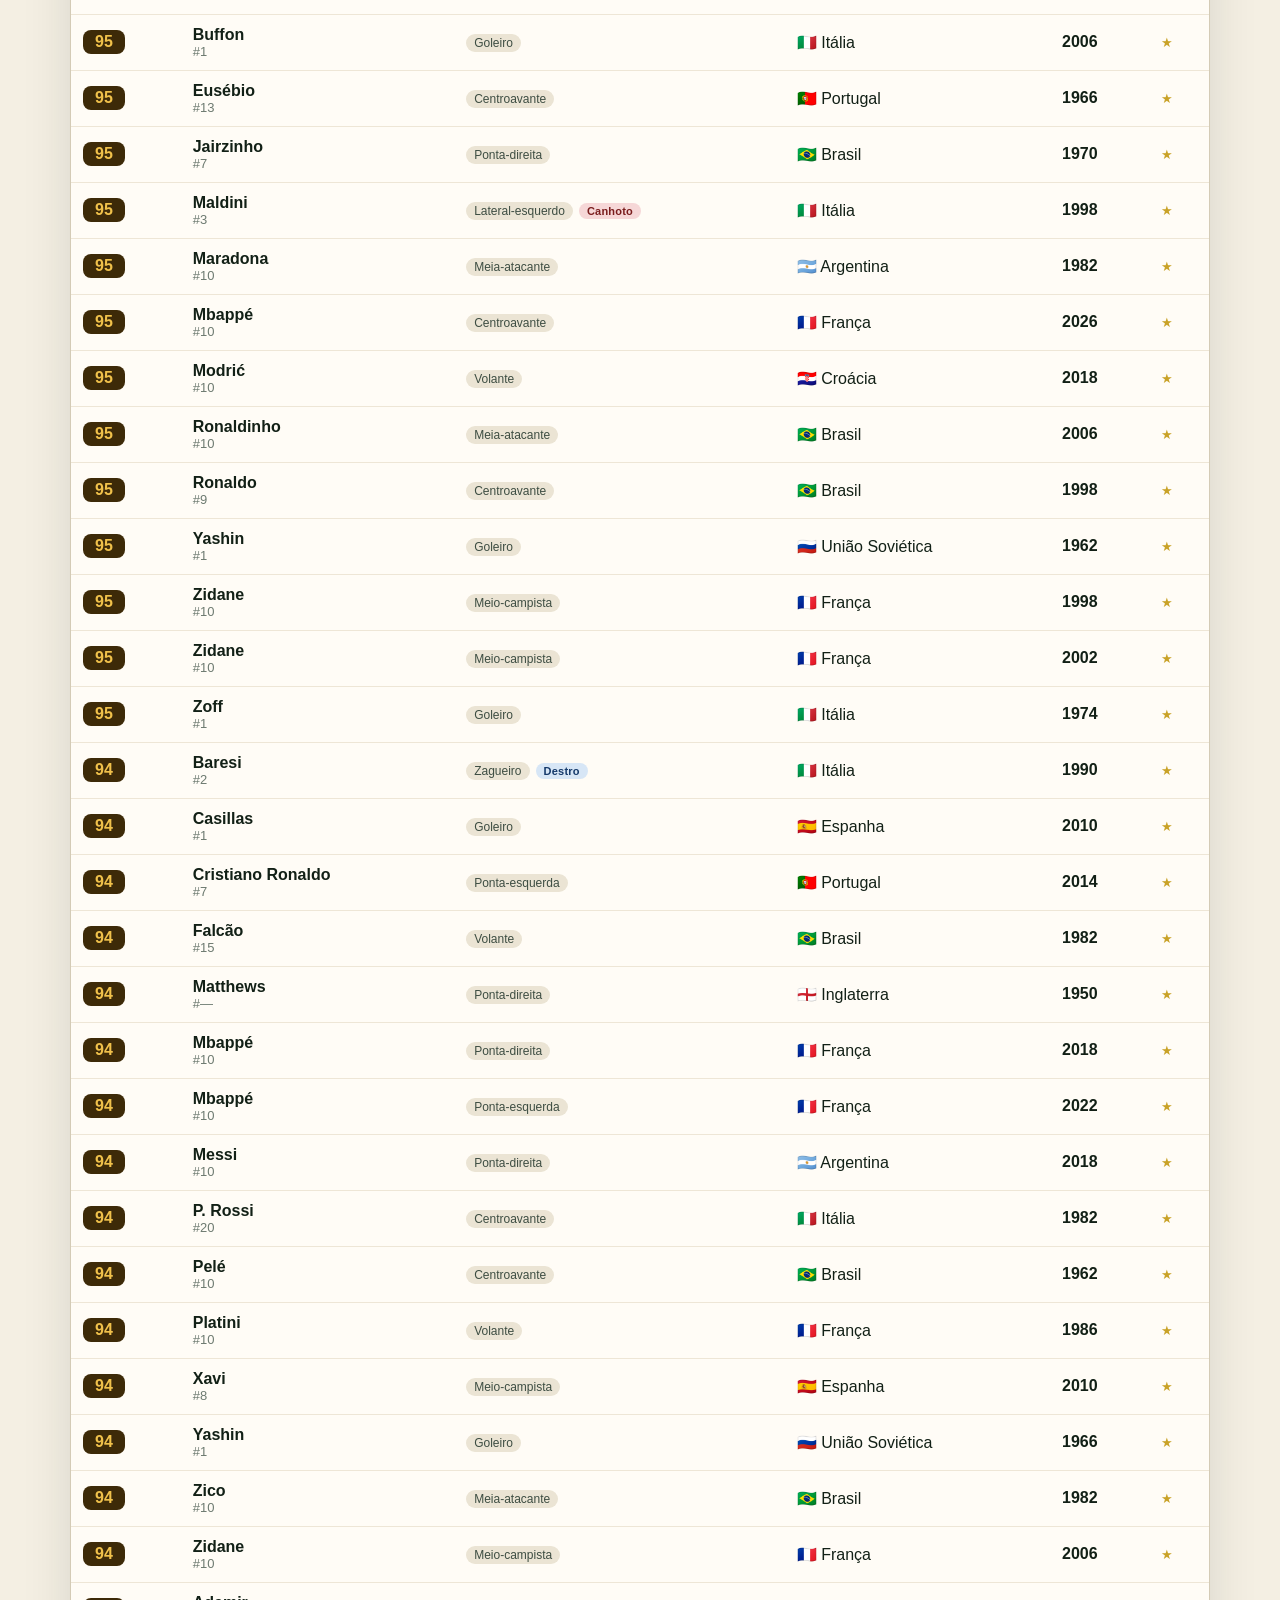
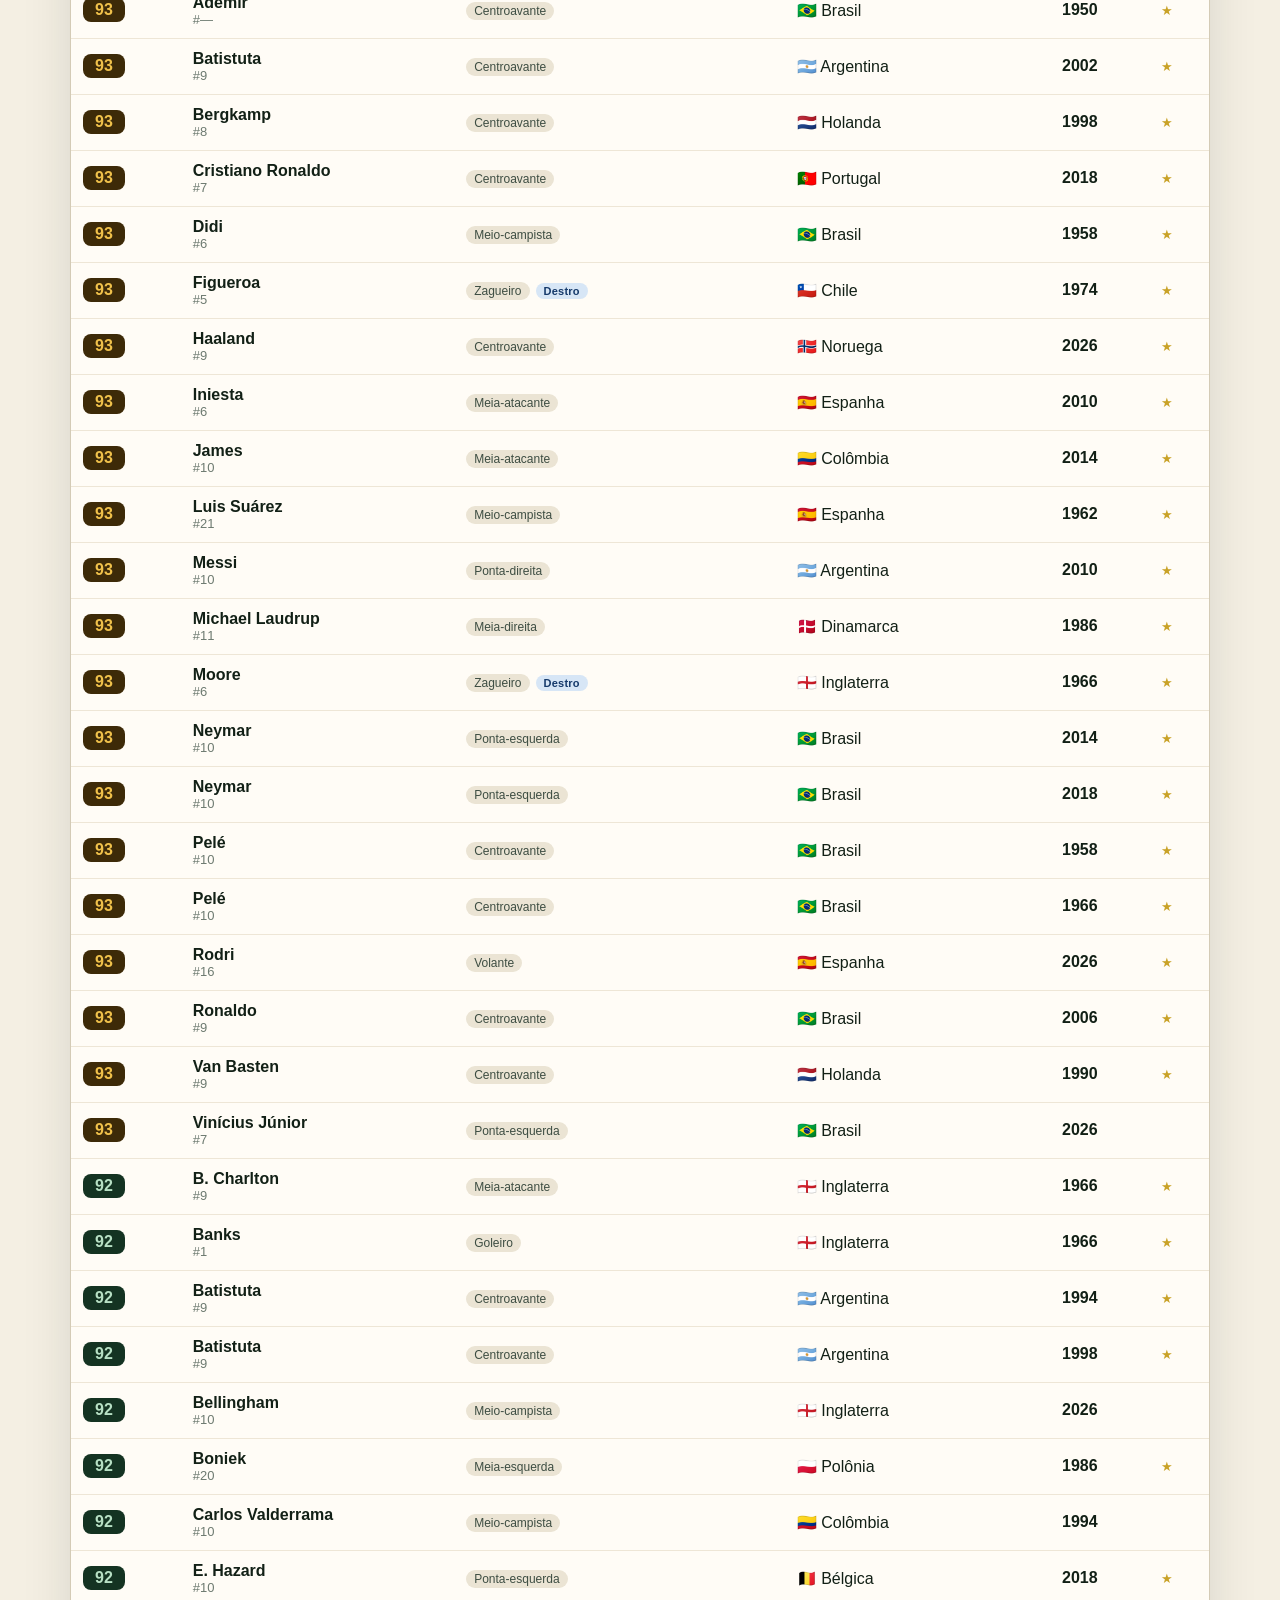
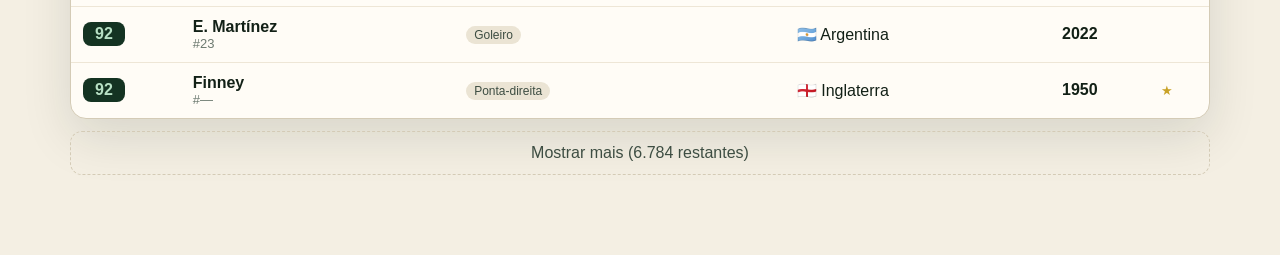
==== commit d21b8ce6: "Ocultar overall com o mesmo estilo dos outros filtros" ====
--- a/consultar.html
+++ b/consultar.html
@@ -10,7 +10,7 @@
   <meta name="apple-mobile-web-app-title" content="Almanaque 7a0" />
   <title>Almanaque 7a0 — consultar overalls</title>
   <link rel="manifest" href="explorer/manifest.webmanifest" />
-  <link rel="stylesheet" href="explorer/styles.css?v=9" />
+  <link rel="stylesheet" href="explorer/styles.css?v=10" />
 </head>
 <body>
   <div class="app">
@@ -65,7 +65,7 @@
   <aside class="drawer" id="drawer"></aside>
 
   <script src="explorer/data.js"></script>
-  <script src="explorer/app.js?v=9"></script>
+  <script src="explorer/app.js?v=10"></script>
   <script>
     if ("serviceWorker" in navigator) {
       navigator.serviceWorker.register("./sw.js");
--- a/explorer/styles.css
+++ b/explorer/styles.css
@@ -157,13 +157,16 @@
 }
 .filters label.chk {
   display: flex;
-  gap: 6px;
+  gap: 8px;
   align-items: center;
-  background: var(--white);
-  border: 1px solid var(--line);
-  border-radius: 10px;
-  padding: 8px 10px;
-  color: var(--ink-soft);
+  background-color: var(--white);
+  border: 2px solid var(--green);
+  border-radius: 12px;
+  padding: 10px 14px;
+  min-height: 44px;
+  font-weight: 700;
+  color: var(--ink);
+  cursor: pointer;
 }
 .ovr-range { display: flex; align-items: center; gap: 8px; color: var(--ink-soft); }
 .ovr-range input[type="range"] { width: 120px; }
